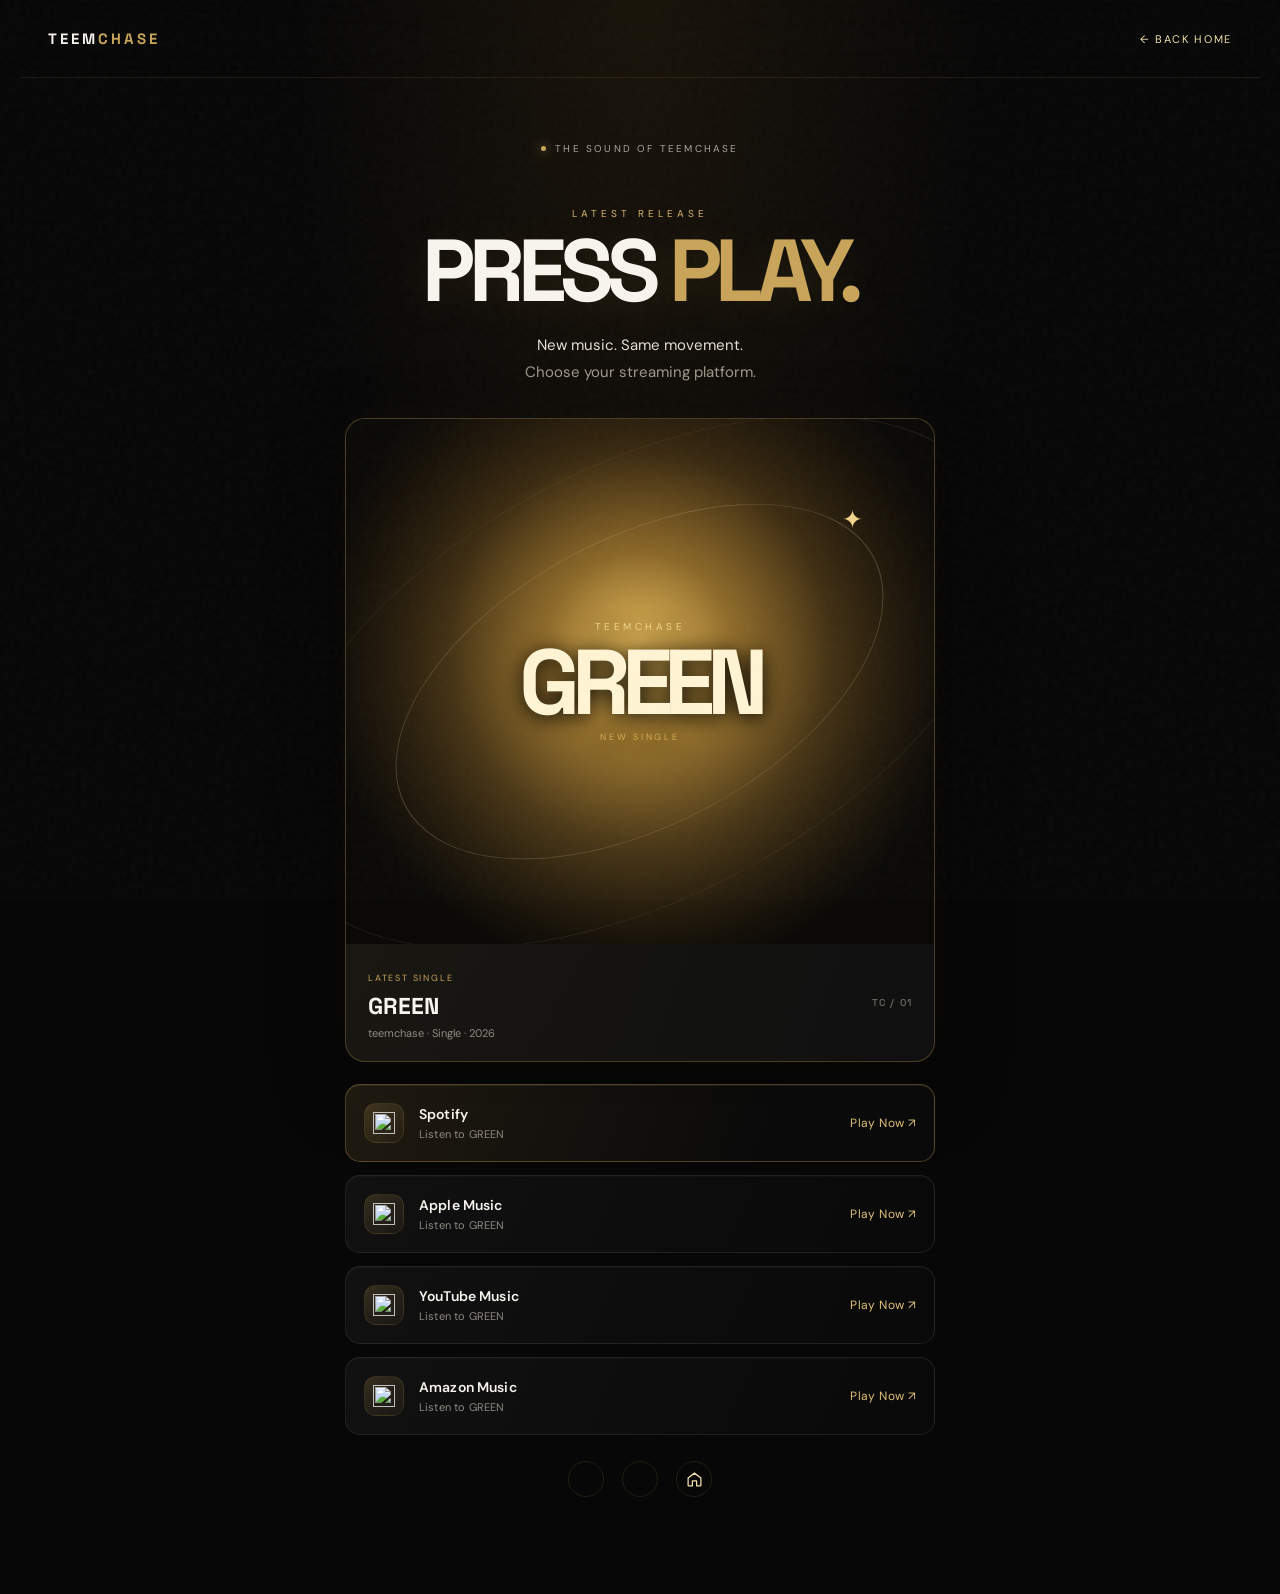
==== music.html @ 943c1cce "(fix): link streaming buttons directly to GREEN" ====
<!doctype html><html lang="en"><head><meta charset="utf-8"><meta name="viewport" content="width=device-width,initial-scale=1"><meta name="theme-color" content="#090909"><title>TEEMCHASE — Music</title><link href="https://fonts.googleapis.com/css2?family=DM+Sans:wght@400;500;600;700&family=Space+Grotesk:wght@500;600;700&display=swap" rel="stylesheet"><link rel="stylesheet" href="style.css"></head><body><div class="grain"></div><header class="topbar"><a class="wordmark" href="index.html">TEEM<span>CHASE</span></a><a class="nav-link" href="index.html">← BACK HOME</a></header><main class="home"><div class="eyebrow"><i></i> THE SOUND OF TEEMCHASE</div><section class="hero"><p class="kicker" style="margin-top:48px">LATEST RELEASE</p><h1>PRESS <span>PLAY.</span></h1><p class="intro">New music. Same movement.<br><span>Choose your streaming platform.</span></p><article class="release-card"><div class="release-art"><div class="art-glow"></div><div class="art-copy"><small>TEEMCHASE</small><strong>GREEN</strong><span>NEW SINGLE</span></div><span class="art-spark">✦</span></div><div class="release-meta"><div><span class="release-label">LATEST SINGLE</span><h2>GREEN</h2><p>teemchase · Single · 2026</p></div><span class="release-mark">TC / 01</span></div></article><div class="links"><a class="link-card featured" href="https://open.spotify.com/album/0HMJfQyySz7EmAgno10X7S?si=n3XALsSXQ4Wji1ABD5BMgQ&utm_source=copy-link" target="_blank" rel="noopener"><span class="link-icon"><img src="https://cdn.simpleicons.org/spotify/1ED760" alt="" aria-hidden="true" loading="lazy"></span><span><b>Spotify</b><small>Listen to GREEN</small></span><span class="arrow">Play Now ↗</span></a><a class="link-card" href="https://music.apple.com/us/album/green-single/6822505821" target="_blank" rel="noopener"><span class="link-icon"><img src="https://cdn.simpleicons.org/applemusic/FA243C" alt="" aria-hidden="true" loading="lazy"></span><span><b>Apple Music</b><small>Listen to GREEN</small></span><span class="arrow">Play Now ↗</span></a><a class="link-card" href="https://music.youtube.com/watch?v=-S4DPQQhYMU&si=ij7HHYH7W_gkALBH" target="_blank" rel="noopener"><span class="link-icon"><img src="https://cdn.simpleicons.org/youtubemusic/FF0033" alt="" aria-hidden="true" loading="lazy"></span><span><b>YouTube Music</b><small>Listen to GREEN</small></span><span class="arrow">Play Now ↗</span></a><a class="link-card" href="https://music.amazon.in/albums/B0HMY6B78Q?trackAsin=B0HMY7QYY8&do=play&ts=1792963595&ref=dm_sh_5bjs17IkxxmCmE7rgDKHFfMAD" target="_blank" rel="noopener"><span class="link-icon"><img src="https://cdn.simpleicons.org/amazonmusic/46C3D0" alt="" aria-hidden="true" loading="lazy"></span><span><b>Amazon Music</b><small>Listen to GREEN</small></span><span class="arrow">Play Now ↗</span></a></div><div class="social-row"><a href="https://www.instagram.com/teemchase/" aria-label="Instagram"><img src="https://cdn.simpleicons.org/instagram/E4405F" alt="" aria-hidden="true" loading="lazy"></a><a href="https://www.youtube.com/@teemchase" aria-label="YouTube"><img src="https://cdn.simpleicons.org/youtube/FF0033" alt="" aria-hidden="true" loading="lazy"></a><a href="index.html" aria-label="Home"><svg viewBox="0 0 24 24" aria-hidden="true"><path d="m3 10 9-7 9 7v10a1 1 0 0 1-1 1h-5v-7H9v7H4a1 1 0 0 1-1-1V10Z" fill="none" stroke="currentColor" stroke-width="1.8" stroke-linejoin="round"/></svg></a></div></section><footer><span>© TEEMCHASE</span><span>BUILT FOR THE NEXT CHAPTER <b>✦</b></span></footer></main><script src="reveal.js" defer></script></body></html>
---- style.css ----
:root{--gold:#d8ad52;--gold2:#f2d58d;--bg:#090909;--panel:#121212;--muted:#92908a;--line:rgba(216,173,82,.19)}*{box-sizing:border-box}html{scroll-behavior:smooth}body{margin:0;background:var(--bg);color:#f8f5ee;font-family:'DM Sans',sans-serif;min-height:100vh;overflow-x:hidden}.grain{position:fixed;inset:0;pointer-events:none;opacity:.045;z-index:3;background-image:url("data:image/svg+xml,%3Csvg viewBox='0 0 180 180' xmlns='http://www.w3.org/2000/svg'%3E%3Cfilter id='n'%3E%3CfeTurbulence type='fractalNoise' baseFrequency='.9' numOctaves='3' stitchTiles='stitch'/%3E%3C/filter%3E%3Crect width='100%25' height='100%25' filter='url(%23n)' opacity='.65'/%3E%3C/svg%3E")}.topbar{height:78px;max-width:1120px;margin:auto;padding:0 28px;display:flex;align-items:center;justify-content:space-between;border-bottom:1px solid rgba(255,255,255,.06)}.wordmark{font:700 15px 'Space Grotesk';letter-spacing:.14em;color:#f7f4ed;text-decoration:none}.wordmark span,h1 span{color:var(--gold)}.nav-link{color:var(--gold2);font-size:11px;letter-spacing:.15em;text-decoration:none}.nav-link span{margin-left:8px}.home{max-width:1120px;margin:auto;padding:40px 28px 22px}.eyebrow{display:flex;align-items:center;justify-content:center;gap:9px;font-size:10px;letter-spacing:.22em;color:#aaa69c}.eyebrow i{width:5px;height:5px;background:var(--gold);border-radius:50%;box-shadow:0 0 12px var(--gold)}.hero{max-width:520px;margin:32px auto 0;text-align:center}.portrait-wrap{position:relative;width:142px;height:142px;margin:0 auto 24px}.portrait-ring{position:absolute;inset:-7px;border:1px solid var(--gold);border-radius:50%;box-shadow:0 0 34px rgba(216,173,82,.13)}.portrait{width:100%;height:100%;object-fit:cover;border-radius:50%;border:3px solid #0c0c0c;background:radial-gradient(circle,#d6ae57,#20180b)}.portrait-star{position:absolute;right:-13px;bottom:6px;color:var(--gold2);font-size:24px;text-shadow:0 0 12px #a5792d}.kicker{color:var(--gold);font-size:10px;letter-spacing:.35em;margin:0 0 8px}h1{font:700 clamp(40px,8vw,66px)/.98 'Space Grotesk';letter-spacing:-.055em;margin:0}.intro{font-size:14px;line-height:1.8;color:#e5e0d6;margin:18px 0 28px}.intro span{color:var(--muted)}.links{display:grid;gap:10px}.link-card{display:flex;align-items:center;gap:15px;text-align:left;min-height:72px;padding:13px 17px;border:1px solid rgba(255,255,255,.075);border-radius:12px;background:linear-gradient(110deg,#151515,#101010);color:#f7f4ed;text-decoration:none;transition:transform .2s,border-color .2s,background .2s}.link-card:hover{transform:translateY(-2px);border-color:rgba(216,173,82,.55);background:#19160f}.link-card.featured{border-color:rgba(216,173,82,.42);background:linear-gradient(110deg,rgba(216,173,82,.12),#121212 72%)}.link-icon{width:38px;height:38px;display:grid;place-items:center;border-radius:9px;background:rgba(216,173,82,.11);color:var(--gold2);font-size:19px}.link-card b{display:block;font-size:13px;font-weight:600}.link-card small{display:block;color:#8f8b83;font-size:11px;margin-top:4px}.arrow{margin-left:auto;color:var(--gold);font-size:17px}.social-row{display:flex;justify-content:center;gap:18px;margin:26px 0 40px}.social-row a{color:#888;text-decoration:none;font-size:11px;letter-spacing:.1em}.social-row a:hover{color:var(--gold)}footer{display:flex;justify-content:space-between;border-top:1px solid rgba(255,255,255,.07);padding-top:20px;color:#68665f;font-size:9px;letter-spacing:.15em}footer b{color:var(--gold)}@media(min-width:760px){.home{padding-top:55px}.hero{margin-top:40px}.portrait-wrap{width:156px;height:156px}}@media(max-width:480px){.topbar{height:66px;padding:0 20px}.home{padding:30px 20px 18px}.hero{margin-top:26px}.portrait-wrap{width:126px;height:126px}footer{font-size:8px;letter-spacing:.08em}}
.release-card{margin:26px 0 22px;text-align:left;border:1px solid rgba(216,173,82,.28);border-radius:15px;overflow:hidden;background:linear-gradient(135deg,#17140e,#101010 70%);box-shadow:0 16px 50px rgba(0,0,0,.28)}.release-art{position:relative;aspect-ratio:1.55;display:flex;align-items:center;justify-content:center;overflow:hidden;background:radial-gradient(ellipse at 50% 46%,#b58b38 0%,#5b431a 25%,#19150d 58%,#090909 100%)}.release-art:before,.release-art:after{content:'';position:absolute;border:1px solid rgba(242,213,141,.2);border-radius:50%;width:74%;aspect-ratio:1;transform:rotate(-20deg) scaleY(.5)}.release-art:after{width:110%;border-color:rgba(242,213,141,.1)}.art-glow{position:absolute;width:45%;aspect-ratio:1;border-radius:50%;background:#e4b64e;filter:blur(65px);opacity:.3}.art-copy{position:relative;z-index:1;display:flex;flex-direction:column;align-items:center;gap:8px;text-shadow:0 3px 20px #000}.art-copy small{font-size:10px;letter-spacing:.35em;color:#f2d58d}.art-copy strong{font:700 clamp(40px,10vw,70px)/.9 'Space Grotesk';letter-spacing:-.07em;color:#fff4d4}.art-copy span{font-size:9px;letter-spacing:.3em;color:#d8ad52}.art-spark{position:absolute;right:12%;top:16%;font-size:25px;color:#f2d58d}.release-meta{display:flex;align-items:center;justify-content:space-between;padding:18px 19px}.release-label{font-size:9px;letter-spacing:.2em;color:var(--gold)}.release-meta h2{font:700 23px 'Space Grotesk';margin:5px 0}.release-meta p{font-size:11px;color:#8f8b83;margin:0}.release-mark{font:600 10px 'Space Grotesk';color:#68645b;letter-spacing:.12em}@media(min-width:760px){.release-card{margin-top:32px}}
/* Scroll-triggered reveals: progressive enhancement, with reduced-motion support. */
html{scroll-behavior:smooth;scroll-padding-top:24px}
.reveal-enabled .reveal{opacity:0;transform:translate3d(0,22px,0);transition:opacity .72s cubic-bezier(.2,.7,.2,1),transform .72s cubic-bezier(.2,.7,.2,1);transition-delay:var(--reveal-delay,0ms);will-change:opacity,transform}
.reveal-enabled .reveal.is-visible{opacity:1;transform:translate3d(0,0,0)}
@media(prefers-reduced-motion:reduce){html{scroll-behavior:auto}.reveal-enabled .reveal{opacity:1;transform:none;transition:none;will-change:auto}}

/* CINEMATIC GOLD ART DIRECTION */
:root{--gold:#c9a45a;--gold2:#f3dfad;--bg:#070707;--panel:#10100f;--muted:#a29b8c;--line:rgba(201,164,90,.22)}
body{background:radial-gradient(ellipse at 50% 0%,rgba(147,104,32,.13),transparent 38%),#070707}
.topbar{max-width:1240px;border-bottom-color:rgba(201,164,90,.12);backdrop-filter:blur(16px)}
.wordmark{letter-spacing:.2em}.wordmark span{color:#c9a45a}
.home{max-width:1240px}.hero{max-width:590px}
.hero h1{font-size:clamp(48px,10vw,88px);letter-spacing:-.075em;text-shadow:0 8px 40px rgba(201,164,90,.12)}
.portrait-wrap{width:158px;height:158px;margin-bottom:30px}
.portrait-ring{inset:-12px;border:1px solid rgba(243,223,173,.5);box-shadow:0 0 0 7px rgba(201,164,90,.035),0 0 65px rgba(201,164,90,.18);animation:ring-breathe 5s ease-in-out infinite}
.portrait{border:2px solid #17130b;box-shadow:0 12px 55px #000}
.portrait-star{font-size:27px;color:#f3dfad}
@keyframes ring-breathe{0%,100%{box-shadow:0 0 0 7px rgba(201,164,90,.035),0 0 45px rgba(201,164,90,.13)}50%{box-shadow:0 0 0 11px rgba(201,164,90,.055),0 0 70px rgba(201,164,90,.23)}}
.kicker{color:#d9b76e;letter-spacing:.4em}.intro{font-size:15px}
.links{gap:12px}
.link-card{position:relative;min-height:78px;padding:15px 18px;border-radius:15px;background:linear-gradient(115deg,rgba(255,255,255,.045),rgba(255,255,255,.012));border:1px solid rgba(255,255,255,.085);box-shadow:inset 0 1px rgba(255,255,255,.025);overflow:hidden;transition:transform .35s cubic-bezier(.2,.8,.2,1),border-color .35s,box-shadow .35s,background .35s}
.link-card:before{content:'';position:absolute;inset:0;transform:translateX(-110%);background:linear-gradient(105deg,transparent,rgba(243,223,173,.075),transparent);transition:transform .65s}
.link-card:hover{transform:translateY(-4px) scale(1.006);border-color:rgba(201,164,90,.5);box-shadow:0 12px 35px rgba(0,0,0,.35),0 0 25px rgba(201,164,90,.055);background:linear-gradient(115deg,rgba(201,164,90,.09),rgba(255,255,255,.018))}
.link-card:hover:before{transform:translateX(110%)}
.link-card.featured{border-color:rgba(201,164,90,.35);background:linear-gradient(110deg,rgba(201,164,90,.13),rgba(255,255,255,.018) 72%);box-shadow:inset 0 1px rgba(243,223,173,.08)}
.link-icon{flex:0 0 40px;width:40px;height:40px;border-radius:12px;color:#f3dfad;background:linear-gradient(145deg,rgba(201,164,90,.2),rgba(201,164,90,.045));border:1px solid rgba(201,164,90,.12)}
.link-card b{font-size:14px;letter-spacing:.01em}.link-card small{font-size:11px;letter-spacing:.015em}
.arrow{font-size:12px;letter-spacing:.03em;color:#e1c17a;white-space:nowrap}
.social-row a{display:grid;place-items:center;width:36px;height:36px;border:1px solid rgba(201,164,90,.15);border-radius:50%;color:#c5b99d;transition:all .25s}
.social-row a:hover{border-color:#c9a45a;color:#f3dfad;transform:translateY(-3px);box-shadow:0 5px 20px rgba(201,164,90,.12)}
footer{border-top-color:rgba(201,164,90,.12);padding-top:22px}
.release-card{border-radius:20px;border-color:rgba(201,164,90,.3);box-shadow:0 24px 75px rgba(0,0,0,.45),0 0 35px rgba(201,164,90,.045);transition:transform .45s,border-color .45s}
.release-card:hover{transform:translateY(-3px);border-color:rgba(243,223,173,.48)}
.release-art{aspect-ratio:1.12;background:radial-gradient(ellipse at 50% 43%,#d4ad58 0%,#72521e 22%,#30220e 46%,#0a0907 78%)}
.release-art:before,.release-art:after{width:90%;border-color:rgba(243,223,173,.22);transform:rotate(-28deg) scaleY(.54)}
.release-art:after{width:135%;border-color:rgba(243,223,173,.1)}
.art-glow{width:55%;filter:blur(80px);opacity:.4}
.art-copy strong{font-size:clamp(52px,13vw,92px);letter-spacing:-.09em}
.release-meta{padding:21px 22px;background:linear-gradient(110deg,rgba(201,164,90,.04),transparent)}
@media(min-width:760px){.home{padding-top:64px}.hero{margin-top:52px}.portrait-wrap{width:170px;height:170px}.links{gap:13px}}
@media(max-width:480px){.home{padding:28px 18px 18px}.portrait-wrap{width:132px;height:132px}.link-card{min-height:74px;padding:13px 14px}.hero h1{font-size:clamp(45px,12vw,65px)}footer{gap:12px}}
@media(prefers-reduced-motion:reduce){.portrait-ring{animation:none}.link-card,.social-row a,.release-card{transition:none}}


/* Recognisable brand marks and matching utility icons */
.link-icon img,.link-icon svg{display:block;width:22px;height:22px;object-fit:contain;flex:0 0 22px}
.link-icon svg{color:var(--gold2)}
.social-row img,.social-row svg{display:block;width:17px;height:17px;object-fit:contain}
.social-row svg{color:var(--gold2)}
.social-row a{overflow:hidden}
@media(prefers-reduced-motion:reduce){.social-row a{transform:none}}
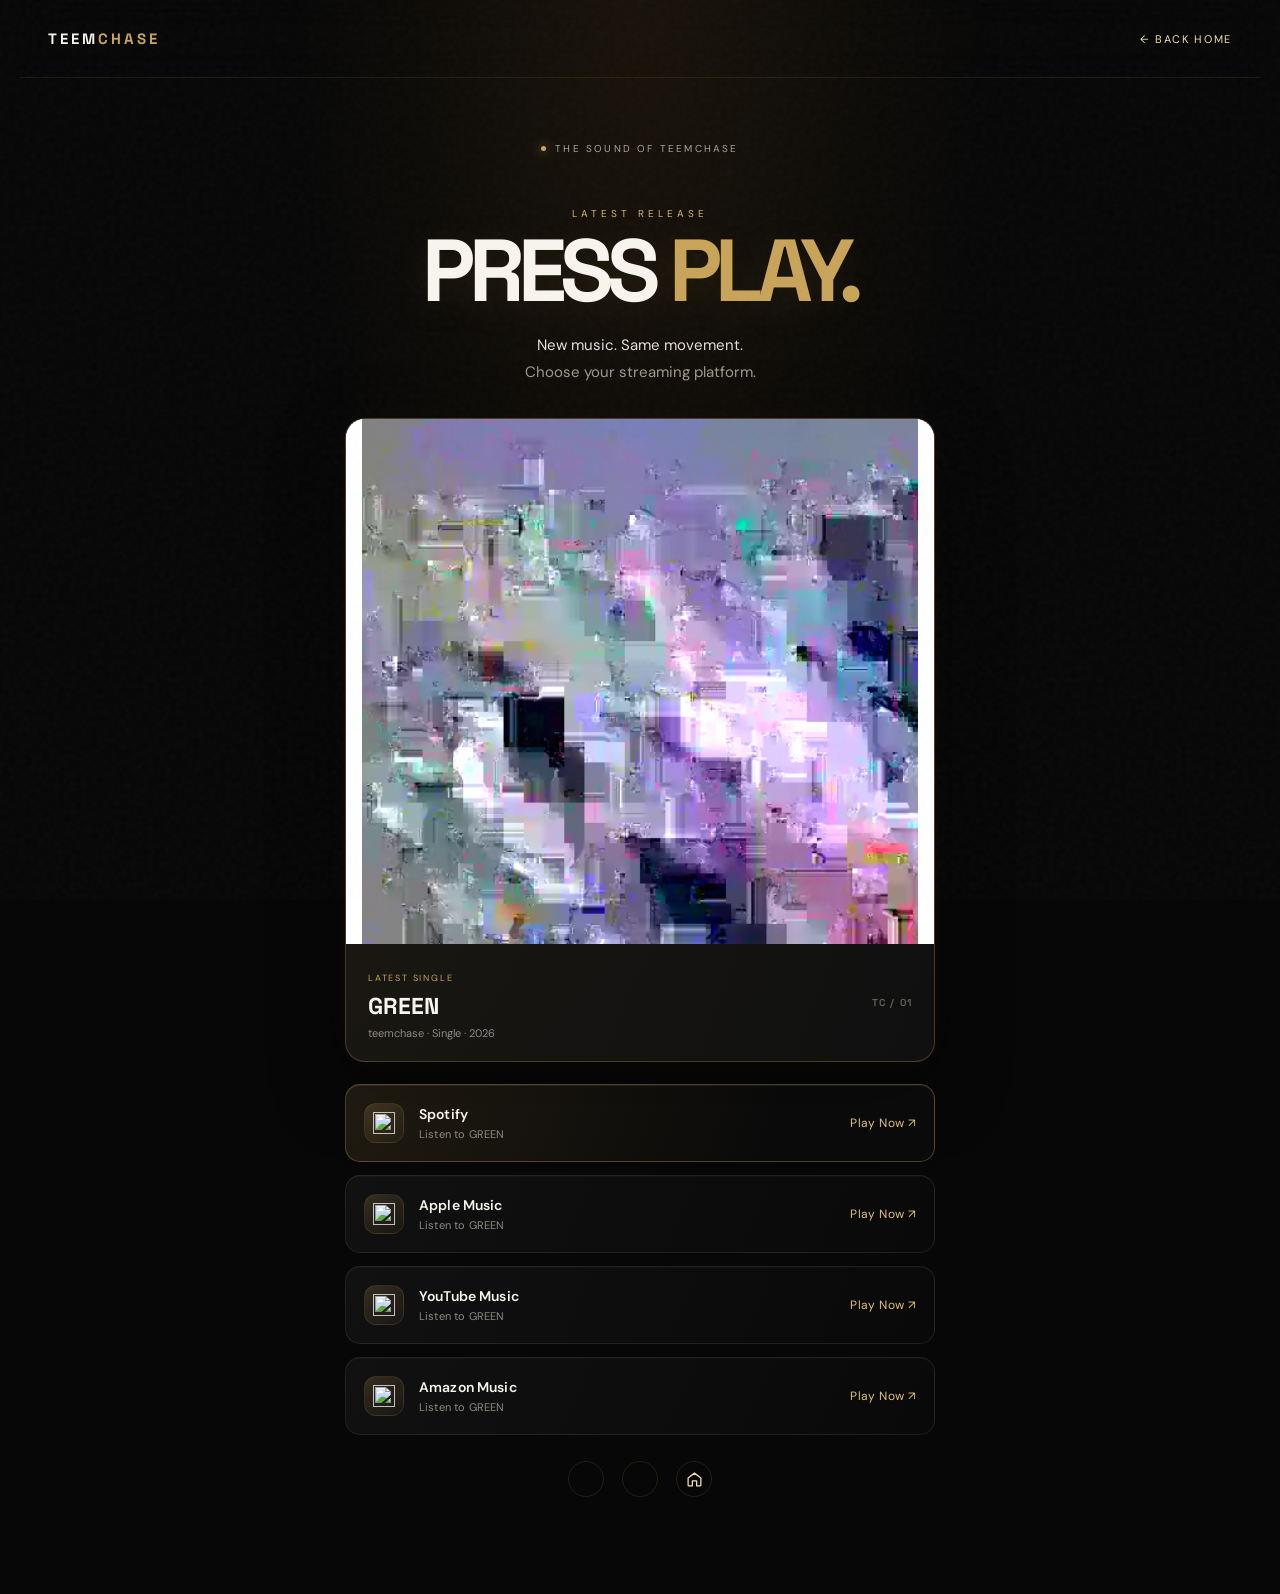
==== commit 9b32f06b: "(feat): add official GREEN single cover artwork" ====
--- a/music.html
+++ b/music.html
@@ -1 +1 @@
-<!doctype html><html lang="en"><head><meta charset="utf-8"><meta name="viewport" content="width=device-width,initial-scale=1"><meta name="theme-color" content="#090909"><title>TEEMCHASE — Music</title><link href="https://fonts.googleapis.com/css2?family=DM+Sans:wght@400;500;600;700&family=Space+Grotesk:wght@500;600;700&display=swap" rel="stylesheet"><link rel="stylesheet" href="style.css"></head><body><div class="grain"></div><header class="topbar"><a class="wordmark" href="index.html">TEEM<span>CHASE</span></a><a class="nav-link" href="index.html">← BACK HOME</a></header><main class="home"><div class="eyebrow"><i></i> THE SOUND OF TEEMCHASE</div><section class="hero"><p class="kicker" style="margin-top:48px">LATEST RELEASE</p><h1>PRESS <span>PLAY.</span></h1><p class="intro">New music. Same movement.<br><span>Choose your streaming platform.</span></p><article class="release-card"><div class="release-art"><div class="art-glow"></div><div class="art-copy"><small>TEEMCHASE</small><strong>GREEN</strong><span>NEW SINGLE</span></div><span class="art-spark">✦</span></div><div class="release-meta"><div><span class="release-label">LATEST SINGLE</span><h2>GREEN</h2><p>teemchase · Single · 2026</p></div><span class="release-mark">TC / 01</span></div></article><div class="links"><a class="link-card featured" href="https://open.spotify.com/album/0HMJfQyySz7EmAgno10X7S?si=n3XALsSXQ4Wji1ABD5BMgQ&utm_source=copy-link" target="_blank" rel="noopener"><span class="link-icon"><img src="https://cdn.simpleicons.org/spotify/1ED760" alt="" aria-hidden="true" loading="lazy"></span><span><b>Spotify</b><small>Listen to GREEN</small></span><span class="arrow">Play Now ↗</span></a><a class="link-card" href="https://music.apple.com/us/album/green-single/6822505821" target="_blank" rel="noopener"><span class="link-icon"><img src="https://cdn.simpleicons.org/applemusic/FA243C" alt="" aria-hidden="true" loading="lazy"></span><span><b>Apple Music</b><small>Listen to GREEN</small></span><span class="arrow">Play Now ↗</span></a><a class="link-card" href="https://music.youtube.com/watch?v=-S4DPQQhYMU&si=ij7HHYH7W_gkALBH" target="_blank" rel="noopener"><span class="link-icon"><img src="https://cdn.simpleicons.org/youtubemusic/FF0033" alt="" aria-hidden="true" loading="lazy"></span><span><b>YouTube Music</b><small>Listen to GREEN</small></span><span class="arrow">Play Now ↗</span></a><a class="link-card" href="https://music.amazon.in/albums/B0HMY6B78Q?trackAsin=B0HMY7QYY8&do=play&ts=1792963595&ref=dm_sh_5bjs17IkxxmCmE7rgDKHFfMAD" target="_blank" rel="noopener"><span class="link-icon"><img src="https://cdn.simpleicons.org/amazonmusic/46C3D0" alt="" aria-hidden="true" loading="lazy"></span><span><b>Amazon Music</b><small>Listen to GREEN</small></span><span class="arrow">Play Now ↗</span></a></div><div class="social-row"><a href="https://www.instagram.com/teemchase/" aria-label="Instagram"><img src="https://cdn.simpleicons.org/instagram/E4405F" alt="" aria-hidden="true" loading="lazy"></a><a href="https://www.youtube.com/@teemchase" aria-label="YouTube"><img src="https://cdn.simpleicons.org/youtube/FF0033" alt="" aria-hidden="true" loading="lazy"></a><a href="index.html" aria-label="Home"><svg viewBox="0 0 24 24" aria-hidden="true"><path d="m3 10 9-7 9 7v10a1 1 0 0 1-1 1h-5v-7H9v7H4a1 1 0 0 1-1-1V10Z" fill="none" stroke="currentColor" stroke-width="1.8" stroke-linejoin="round"/></svg></a></div></section><footer><span>© TEEMCHASE</span><span>BUILT FOR THE NEXT CHAPTER <b>✦</b></span></footer></main><script src="reveal.js" defer></script></body></html>+<!doctype html><html lang="en"><head><meta charset="utf-8"><meta name="viewport" content="width=device-width,initial-scale=1"><meta name="theme-color" content="#090909"><title>TEEMCHASE — Music</title><link href="https://fonts.googleapis.com/css2?family=DM+Sans:wght@400;500;600;700&family=Space+Grotesk:wght@500;600;700&display=swap" rel="stylesheet"><link rel="stylesheet" href="style.css"></head><body><div class="grain"></div><header class="topbar"><a class="wordmark" href="index.html">TEEM<span>CHASE</span></a><a class="nav-link" href="index.html">← BACK HOME</a></header><main class="home"><div class="eyebrow"><i></i> THE SOUND OF TEEMCHASE</div><section class="hero"><p class="kicker" style="margin-top:48px">LATEST RELEASE</p><h1>PRESS <span>PLAY.</span></h1><p class="intro">New music. Same movement.<br><span>Choose your streaming platform.</span></p><article class="release-card"><div class="release-art"><img class="release-cover" src="assets/green-cover.webp" alt="TeemChase — GREEN single cover art" fetchpriority="high"></div><div class="release-meta"><div><span class="release-label">LATEST SINGLE</span><h2>GREEN</h2><p>teemchase · Single · 2026</p></div><span class="release-mark">TC / 01</span></div></article><div class="links"><a class="link-card featured" href="https://open.spotify.com/album/0HMJfQyySz7EmAgno10X7S?si=n3XALsSXQ4Wji1ABD5BMgQ&utm_source=copy-link" target="_blank" rel="noopener"><span class="link-icon"><img src="https://cdn.simpleicons.org/spotify/1ED760" alt="" aria-hidden="true" loading="lazy"></span><span><b>Spotify</b><small>Listen to GREEN</small></span><span class="arrow">Play Now ↗</span></a><a class="link-card" href="https://music.apple.com/us/album/green-single/6822505821" target="_blank" rel="noopener"><span class="link-icon"><img src="https://cdn.simpleicons.org/applemusic/FA243C" alt="" aria-hidden="true" loading="lazy"></span><span><b>Apple Music</b><small>Listen to GREEN</small></span><span class="arrow">Play Now ↗</span></a><a class="link-card" href="https://music.youtube.com/watch?v=-S4DPQQhYMU&si=ij7HHYH7W_gkALBH" target="_blank" rel="noopener"><span class="link-icon"><img src="https://cdn.simpleicons.org/youtubemusic/FF0033" alt="" aria-hidden="true" loading="lazy"></span><span><b>YouTube Music</b><small>Listen to GREEN</small></span><span class="arrow">Play Now ↗</span></a><a class="link-card" href="https://music.amazon.in/albums/B0HMY6B78Q?trackAsin=B0HMY7QYY8&do=play&ts=1792963595&ref=dm_sh_5bjs17IkxxmCmE7rgDKHFfMAD" target="_blank" rel="noopener"><span class="link-icon"><img src="https://cdn.simpleicons.org/amazonmusic/46C3D0" alt="" aria-hidden="true" loading="lazy"></span><span><b>Amazon Music</b><small>Listen to GREEN</small></span><span class="arrow">Play Now ↗</span></a></div><div class="social-row"><a href="https://www.instagram.com/teemchase/" aria-label="Instagram"><img src="https://cdn.simpleicons.org/instagram/E4405F" alt="" aria-hidden="true" loading="lazy"></a><a href="https://www.youtube.com/@teemchase" aria-label="YouTube"><img src="https://cdn.simpleicons.org/youtube/FF0033" alt="" aria-hidden="true" loading="lazy"></a><a href="index.html" aria-label="Home"><svg viewBox="0 0 24 24" aria-hidden="true"><path d="m3 10 9-7 9 7v10a1 1 0 0 1-1 1h-5v-7H9v7H4a1 1 0 0 1-1-1V10Z" fill="none" stroke="currentColor" stroke-width="1.8" stroke-linejoin="round"/></svg></a></div></section><footer><span>© TEEMCHASE</span><span>BUILT FOR THE NEXT CHAPTER <b>✦</b></span></footer></main><script src="reveal.js" defer></script></body></html>
--- a/style.css
+++ b/style.css
@@ -51,3 +51,10 @@
 .social-row svg{color:var(--gold2)}
 .social-row a{overflow:hidden}
 @media(prefers-reduced-motion:reduce){.social-row a{transform:none}}
+
+
+/* Use the official GREEN single artwork in the release card */
+.release-art{position:relative;aspect-ratio:1.12;background:#fff;isolation:isolate}
+.release-art:before,.release-art:after{display:none}
+.release-art .art-glow,.release-art .art-copy,.release-art .art-spark{display:none}
+.release-cover{position:absolute;inset:0;display:block;width:100%;height:100%;object-fit:contain;object-position:center;background:#fff}
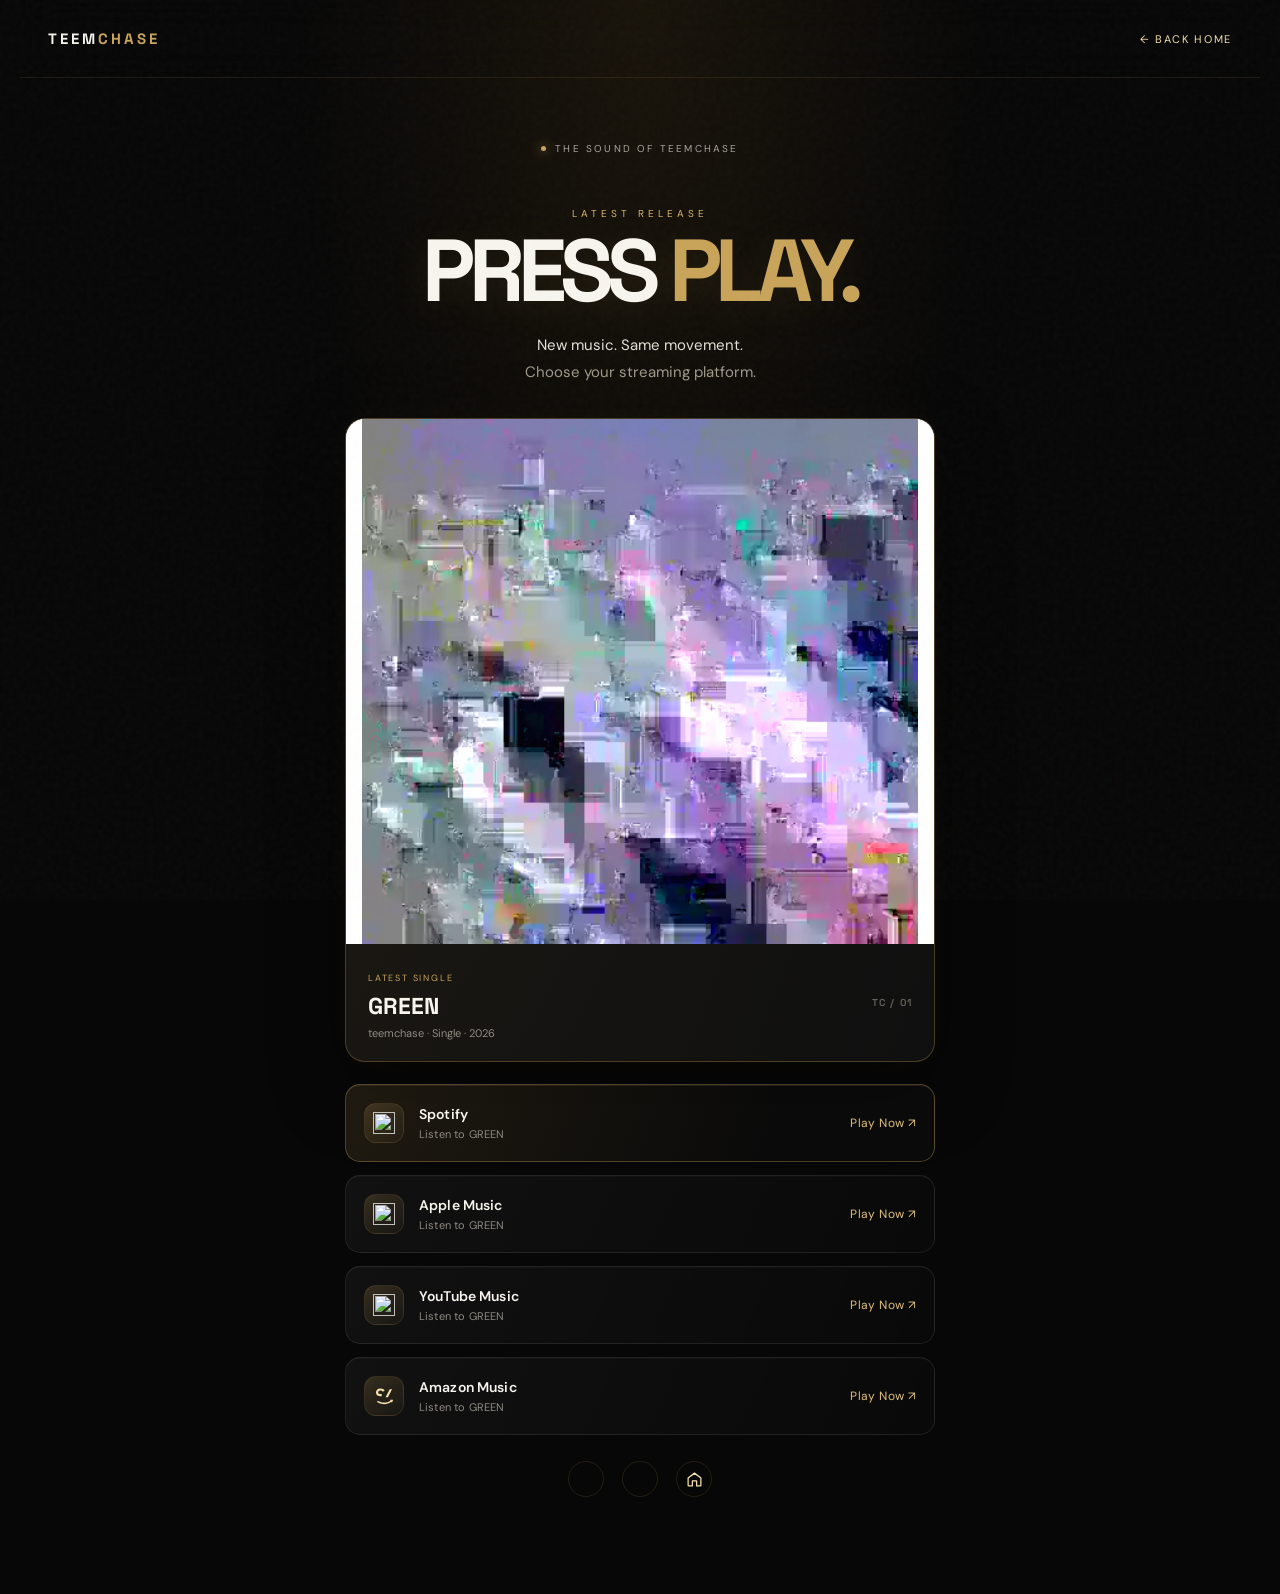
==== commit 12e28706: "(fix): repair Amazon Music mark and portrait loading" ====
--- a/music.html
+++ b/music.html
@@ -1 +1 @@
-<!doctype html><html lang="en"><head><meta charset="utf-8"><meta name="viewport" content="width=device-width,initial-scale=1"><meta name="theme-color" content="#090909"><title>TEEMCHASE — Music</title><link href="https://fonts.googleapis.com/css2?family=DM+Sans:wght@400;500;600;700&family=Space+Grotesk:wght@500;600;700&display=swap" rel="stylesheet"><link rel="stylesheet" href="style.css"></head><body><div class="grain"></div><header class="topbar"><a class="wordmark" href="index.html">TEEM<span>CHASE</span></a><a class="nav-link" href="index.html">← BACK HOME</a></header><main class="home"><div class="eyebrow"><i></i> THE SOUND OF TEEMCHASE</div><section class="hero"><p class="kicker" style="margin-top:48px">LATEST RELEASE</p><h1>PRESS <span>PLAY.</span></h1><p class="intro">New music. Same movement.<br><span>Choose your streaming platform.</span></p><article class="release-card"><div class="release-art"><img class="release-cover" src="assets/green-cover.webp" alt="TeemChase — GREEN single cover art" fetchpriority="high"></div><div class="release-meta"><div><span class="release-label">LATEST SINGLE</span><h2>GREEN</h2><p>teemchase · Single · 2026</p></div><span class="release-mark">TC / 01</span></div></article><div class="links"><a class="link-card featured" href="https://open.spotify.com/album/0HMJfQyySz7EmAgno10X7S?si=n3XALsSXQ4Wji1ABD5BMgQ&utm_source=copy-link" target="_blank" rel="noopener"><span class="link-icon"><img src="https://cdn.simpleicons.org/spotify/1ED760" alt="" aria-hidden="true" loading="lazy"></span><span><b>Spotify</b><small>Listen to GREEN</small></span><span class="arrow">Play Now ↗</span></a><a class="link-card" href="https://music.apple.com/us/album/green-single/6822505821" target="_blank" rel="noopener"><span class="link-icon"><img src="https://cdn.simpleicons.org/applemusic/FA243C" alt="" aria-hidden="true" loading="lazy"></span><span><b>Apple Music</b><small>Listen to GREEN</small></span><span class="arrow">Play Now ↗</span></a><a class="link-card" href="https://music.youtube.com/watch?v=-S4DPQQhYMU&si=ij7HHYH7W_gkALBH" target="_blank" rel="noopener"><span class="link-icon"><img src="https://cdn.simpleicons.org/youtubemusic/FF0033" alt="" aria-hidden="true" loading="lazy"></span><span><b>YouTube Music</b><small>Listen to GREEN</small></span><span class="arrow">Play Now ↗</span></a><a class="link-card" href="https://music.amazon.in/albums/B0HMY6B78Q?trackAsin=B0HMY7QYY8&do=play&ts=1792963595&ref=dm_sh_5bjs17IkxxmCmE7rgDKHFfMAD" target="_blank" rel="noopener"><span class="link-icon"><img src="https://cdn.simpleicons.org/amazonmusic/46C3D0" alt="" aria-hidden="true" loading="lazy"></span><span><b>Amazon Music</b><small>Listen to GREEN</small></span><span class="arrow">Play Now ↗</span></a></div><div class="social-row"><a href="https://www.instagram.com/teemchase/" aria-label="Instagram"><img src="https://cdn.simpleicons.org/instagram/E4405F" alt="" aria-hidden="true" loading="lazy"></a><a href="https://www.youtube.com/@teemchase" aria-label="YouTube"><img src="https://cdn.simpleicons.org/youtube/FF0033" alt="" aria-hidden="true" loading="lazy"></a><a href="index.html" aria-label="Home"><svg viewBox="0 0 24 24" aria-hidden="true"><path d="m3 10 9-7 9 7v10a1 1 0 0 1-1 1h-5v-7H9v7H4a1 1 0 0 1-1-1V10Z" fill="none" stroke="currentColor" stroke-width="1.8" stroke-linejoin="round"/></svg></a></div></section><footer><span>© TEEMCHASE</span><span>BUILT FOR THE NEXT CHAPTER <b>✦</b></span></footer></main><script src="reveal.js" defer></script></body></html>+<!doctype html><html lang="en"><head><meta charset="utf-8"><meta name="viewport" content="width=device-width,initial-scale=1"><meta name="theme-color" content="#090909"><title>TEEMCHASE — Music</title><link href="https://fonts.googleapis.com/css2?family=DM+Sans:wght@400;500;600;700&family=Space+Grotesk:wght@500;600;700&display=swap" rel="stylesheet"><link rel="stylesheet" href="style.css"></head><body><div class="grain"></div><header class="topbar"><a class="wordmark" href="index.html">TEEM<span>CHASE</span></a><a class="nav-link" href="index.html">← BACK HOME</a></header><main class="home"><div class="eyebrow"><i></i> THE SOUND OF TEEMCHASE</div><section class="hero"><p class="kicker" style="margin-top:48px">LATEST RELEASE</p><h1>PRESS <span>PLAY.</span></h1><p class="intro">New music. Same movement.<br><span>Choose your streaming platform.</span></p><article class="release-card"><div class="release-art"><img class="release-cover" src="assets/green-cover.webp" alt="TeemChase — GREEN single cover art" fetchpriority="high"></div><div class="release-meta"><div><span class="release-label">LATEST SINGLE</span><h2>GREEN</h2><p>teemchase · Single · 2026</p></div><span class="release-mark">TC / 01</span></div></article><div class="links"><a class="link-card featured" href="https://open.spotify.com/album/0HMJfQyySz7EmAgno10X7S?si=n3XALsSXQ4Wji1ABD5BMgQ&utm_source=copy-link" target="_blank" rel="noopener"><span class="link-icon"><img src="https://cdn.simpleicons.org/spotify/1ED760" alt="" aria-hidden="true" loading="lazy"></span><span><b>Spotify</b><small>Listen to GREEN</small></span><span class="arrow">Play Now ↗</span></a><a class="link-card" href="https://music.apple.com/us/album/green-single/6822505821" target="_blank" rel="noopener"><span class="link-icon"><img src="https://cdn.simpleicons.org/applemusic/FA243C" alt="" aria-hidden="true" loading="lazy"></span><span><b>Apple Music</b><small>Listen to GREEN</small></span><span class="arrow">Play Now ↗</span></a><a class="link-card" href="https://music.youtube.com/watch?v=-S4DPQQhYMU&si=ij7HHYH7W_gkALBH" target="_blank" rel="noopener"><span class="link-icon"><img src="https://cdn.simpleicons.org/youtubemusic/FF0033" alt="" aria-hidden="true" loading="lazy"></span><span><b>YouTube Music</b><small>Listen to GREEN</small></span><span class="arrow">Play Now ↗</span></a><a class="link-card" href="https://music.amazon.in/albums/B0HMY6B78Q?trackAsin=B0HMY7QYY8&do=play&ts=1792963595&ref=dm_sh_5bjs17IkxxmCmE7rgDKHFfMAD" target="_blank" rel="noopener"><span class="link-icon"><svg viewBox="0 0 24 24" aria-hidden="true" xmlns="http://www.w3.org/2000/svg"><path fill="currentColor" d="M3.2 8.1c0-2.6 2.1-4.4 5.1-4.4 2.1 0 3.7.8 4.5 2.3l-2.2 1.4c-.5-.9-1.3-1.4-2.4-1.4-1.5 0-2.5.8-2.5 2.1 0 1.2.9 1.8 2.4 1.8h1.4v2.4H8.1c-3 0-4.9-1.6-4.9-4.2Zm10.5 5.3 4.5-8.8h2.6l-4.5 8.8h-2.6Z"/><path fill="currentColor" d="M5 17.2c4.3 2.6 9.8 2.6 14.2-.1l.9 1.3c-4.5 3.5-11.2 3.3-15.6.2l.5-1.4Z"/><path fill="currentColor" d="M18.3 16.1 22 16l-1.3 3.4-2.4-3.3Z"/></svg></span><span><b>Amazon Music</b><small>Listen to GREEN</small></span><span class="arrow">Play Now ↗</span></a></div><div class="social-row"><a href="https://www.instagram.com/teemchase/" aria-label="Instagram"><img src="https://cdn.simpleicons.org/instagram/E4405F" alt="" aria-hidden="true" loading="lazy"></a><a href="https://www.youtube.com/@teemchase" aria-label="YouTube"><img src="https://cdn.simpleicons.org/youtube/FF0033" alt="" aria-hidden="true" loading="lazy"></a><a href="index.html" aria-label="Home"><svg viewBox="0 0 24 24" aria-hidden="true"><path d="m3 10 9-7 9 7v10a1 1 0 0 1-1 1h-5v-7H9v7H4a1 1 0 0 1-1-1V10Z" fill="none" stroke="currentColor" stroke-width="1.8" stroke-linejoin="round"/></svg></a></div></section><footer><span>© TEEMCHASE</span><span>BUILT FOR THE NEXT CHAPTER <b>✦</b></span></footer></main><script src="reveal.js" defer></script></body></html>
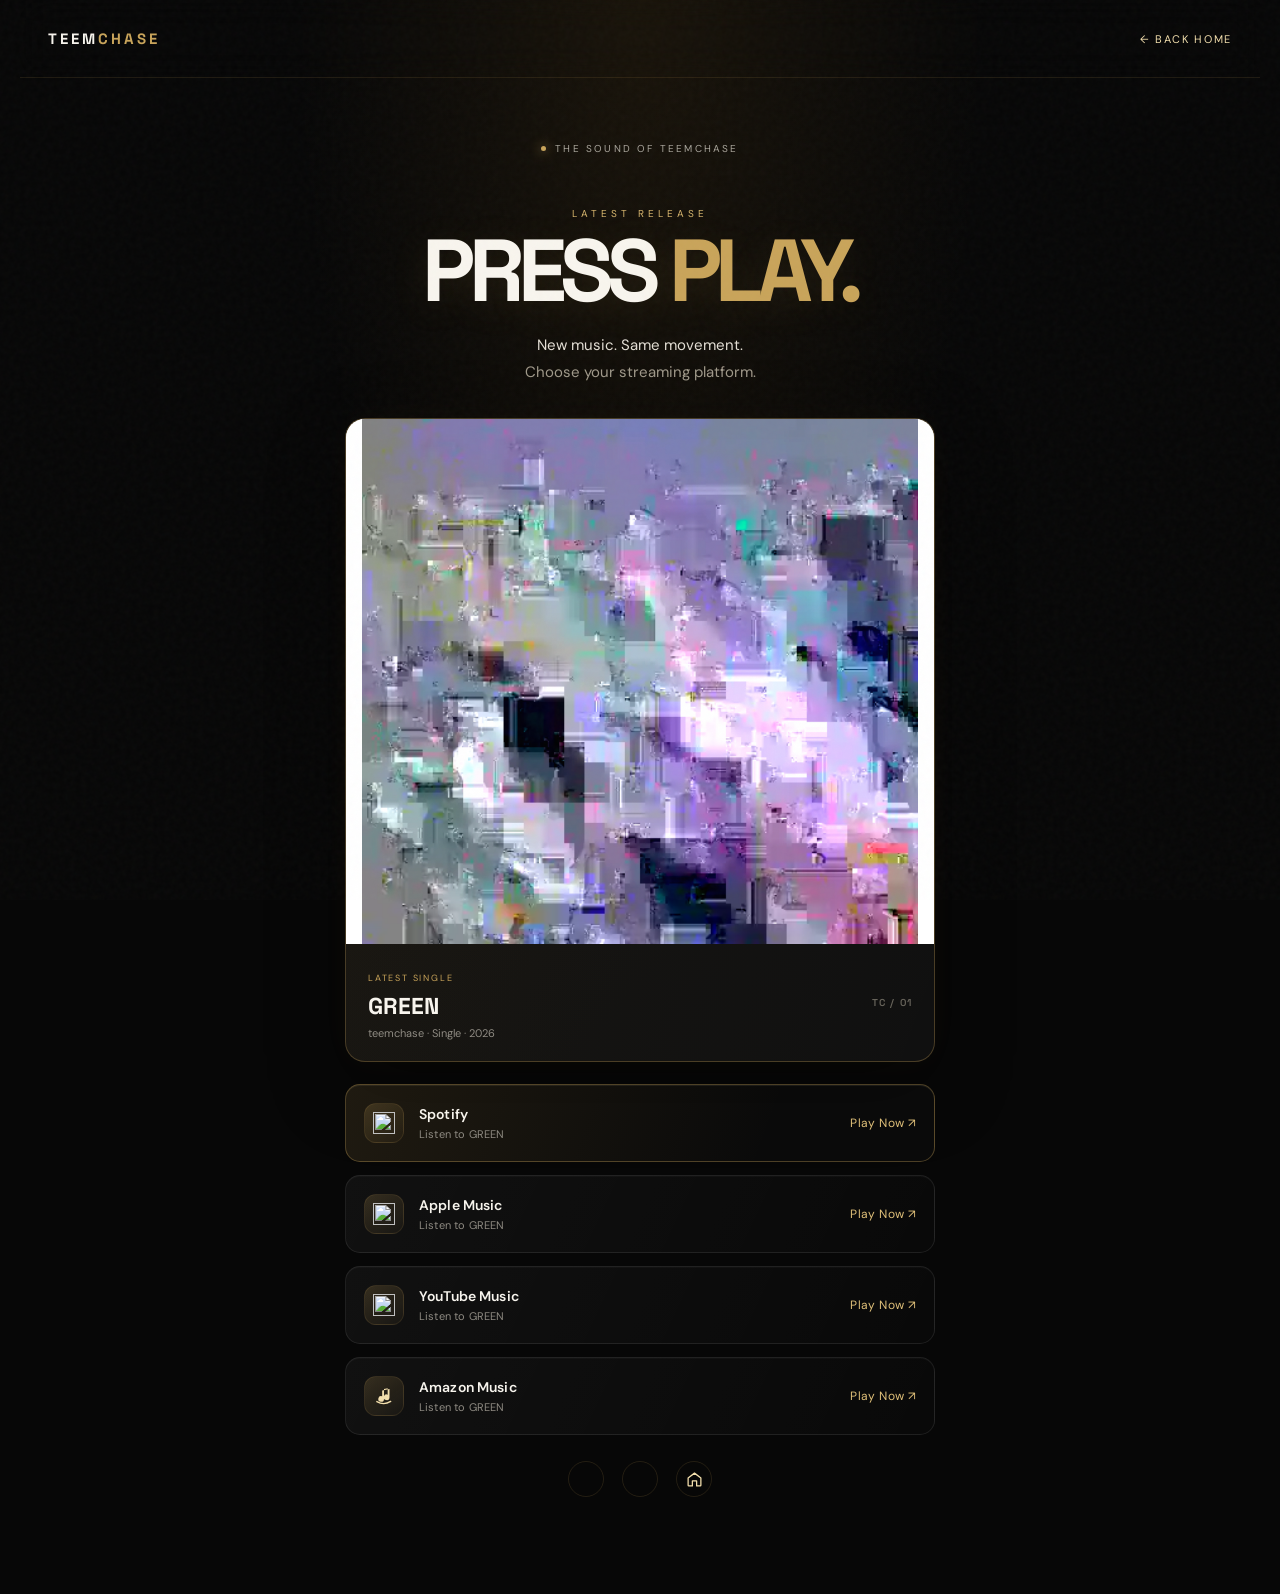
==== commit adca3f0a: "(fix): harden portrait loading and correct Amazon Music icon" ====
--- a/music.html
+++ b/music.html
@@ -1 +1 @@
-<!doctype html><html lang="en"><head><meta charset="utf-8"><meta name="viewport" content="width=device-width,initial-scale=1"><meta name="theme-color" content="#090909"><title>TEEMCHASE — Music</title><link href="https://fonts.googleapis.com/css2?family=DM+Sans:wght@400;500;600;700&family=Space+Grotesk:wght@500;600;700&display=swap" rel="stylesheet"><link rel="stylesheet" href="style.css"></head><body><div class="grain"></div><header class="topbar"><a class="wordmark" href="index.html">TEEM<span>CHASE</span></a><a class="nav-link" href="index.html">← BACK HOME</a></header><main class="home"><div class="eyebrow"><i></i> THE SOUND OF TEEMCHASE</div><section class="hero"><p class="kicker" style="margin-top:48px">LATEST RELEASE</p><h1>PRESS <span>PLAY.</span></h1><p class="intro">New music. Same movement.<br><span>Choose your streaming platform.</span></p><article class="release-card"><div class="release-art"><img class="release-cover" src="assets/green-cover.webp" alt="TeemChase — GREEN single cover art" fetchpriority="high"></div><div class="release-meta"><div><span class="release-label">LATEST SINGLE</span><h2>GREEN</h2><p>teemchase · Single · 2026</p></div><span class="release-mark">TC / 01</span></div></article><div class="links"><a class="link-card featured" href="https://open.spotify.com/album/0HMJfQyySz7EmAgno10X7S?si=n3XALsSXQ4Wji1ABD5BMgQ&utm_source=copy-link" target="_blank" rel="noopener"><span class="link-icon"><img src="https://cdn.simpleicons.org/spotify/1ED760" alt="" aria-hidden="true" loading="lazy"></span><span><b>Spotify</b><small>Listen to GREEN</small></span><span class="arrow">Play Now ↗</span></a><a class="link-card" href="https://music.apple.com/us/album/green-single/6822505821" target="_blank" rel="noopener"><span class="link-icon"><img src="https://cdn.simpleicons.org/applemusic/FA243C" alt="" aria-hidden="true" loading="lazy"></span><span><b>Apple Music</b><small>Listen to GREEN</small></span><span class="arrow">Play Now ↗</span></a><a class="link-card" href="https://music.youtube.com/watch?v=-S4DPQQhYMU&si=ij7HHYH7W_gkALBH" target="_blank" rel="noopener"><span class="link-icon"><img src="https://cdn.simpleicons.org/youtubemusic/FF0033" alt="" aria-hidden="true" loading="lazy"></span><span><b>YouTube Music</b><small>Listen to GREEN</small></span><span class="arrow">Play Now ↗</span></a><a class="link-card" href="https://music.amazon.in/albums/B0HMY6B78Q?trackAsin=B0HMY7QYY8&do=play&ts=1792963595&ref=dm_sh_5bjs17IkxxmCmE7rgDKHFfMAD" target="_blank" rel="noopener"><span class="link-icon"><svg viewBox="0 0 24 24" aria-hidden="true" xmlns="http://www.w3.org/2000/svg"><path fill="currentColor" d="M3.2 8.1c0-2.6 2.1-4.4 5.1-4.4 2.1 0 3.7.8 4.5 2.3l-2.2 1.4c-.5-.9-1.3-1.4-2.4-1.4-1.5 0-2.5.8-2.5 2.1 0 1.2.9 1.8 2.4 1.8h1.4v2.4H8.1c-3 0-4.9-1.6-4.9-4.2Zm10.5 5.3 4.5-8.8h2.6l-4.5 8.8h-2.6Z"/><path fill="currentColor" d="M5 17.2c4.3 2.6 9.8 2.6 14.2-.1l.9 1.3c-4.5 3.5-11.2 3.3-15.6.2l.5-1.4Z"/><path fill="currentColor" d="M18.3 16.1 22 16l-1.3 3.4-2.4-3.3Z"/></svg></span><span><b>Amazon Music</b><small>Listen to GREEN</small></span><span class="arrow">Play Now ↗</span></a></div><div class="social-row"><a href="https://www.instagram.com/teemchase/" aria-label="Instagram"><img src="https://cdn.simpleicons.org/instagram/E4405F" alt="" aria-hidden="true" loading="lazy"></a><a href="https://www.youtube.com/@teemchase" aria-label="YouTube"><img src="https://cdn.simpleicons.org/youtube/FF0033" alt="" aria-hidden="true" loading="lazy"></a><a href="index.html" aria-label="Home"><svg viewBox="0 0 24 24" aria-hidden="true"><path d="m3 10 9-7 9 7v10a1 1 0 0 1-1 1h-5v-7H9v7H4a1 1 0 0 1-1-1V10Z" fill="none" stroke="currentColor" stroke-width="1.8" stroke-linejoin="round"/></svg></a></div></section><footer><span>© TEEMCHASE</span><span>BUILT FOR THE NEXT CHAPTER <b>✦</b></span></footer></main><script src="reveal.js" defer></script></body></html>+<!doctype html><html lang="en"><head><meta charset="utf-8"><meta name="viewport" content="width=device-width,initial-scale=1"><meta name="theme-color" content="#090909"><title>TEEMCHASE — Music</title><link href="https://fonts.googleapis.com/css2?family=DM+Sans:wght@400;500;600;700&family=Space+Grotesk:wght@500;600;700&display=swap" rel="stylesheet"><link rel="stylesheet" href="style.css"></head><body><div class="grain"></div><header class="topbar"><a class="wordmark" href="index.html">TEEM<span>CHASE</span></a><a class="nav-link" href="index.html">← BACK HOME</a></header><main class="home"><div class="eyebrow"><i></i> THE SOUND OF TEEMCHASE</div><section class="hero"><p class="kicker" style="margin-top:48px">LATEST RELEASE</p><h1>PRESS <span>PLAY.</span></h1><p class="intro">New music. Same movement.<br><span>Choose your streaming platform.</span></p><article class="release-card"><div class="release-art"><img class="release-cover" src="assets/green-cover.webp" alt="TeemChase — GREEN single cover art" fetchpriority="high"></div><div class="release-meta"><div><span class="release-label">LATEST SINGLE</span><h2>GREEN</h2><p>teemchase · Single · 2026</p></div><span class="release-mark">TC / 01</span></div></article><div class="links"><a class="link-card featured" href="https://open.spotify.com/album/0HMJfQyySz7EmAgno10X7S?si=n3XALsSXQ4Wji1ABD5BMgQ&utm_source=copy-link" target="_blank" rel="noopener"><span class="link-icon"><img src="https://cdn.simpleicons.org/spotify/1ED760" alt="" aria-hidden="true" loading="lazy"></span><span><b>Spotify</b><small>Listen to GREEN</small></span><span class="arrow">Play Now ↗</span></a><a class="link-card" href="https://music.apple.com/us/album/green-single/6822505821" target="_blank" rel="noopener"><span class="link-icon"><img src="https://cdn.simpleicons.org/applemusic/FA243C" alt="" aria-hidden="true" loading="lazy"></span><span><b>Apple Music</b><small>Listen to GREEN</small></span><span class="arrow">Play Now ↗</span></a><a class="link-card" href="https://music.youtube.com/watch?v=-S4DPQQhYMU&si=ij7HHYH7W_gkALBH" target="_blank" rel="noopener"><span class="link-icon"><img src="https://cdn.simpleicons.org/youtubemusic/FF0033" alt="" aria-hidden="true" loading="lazy"></span><span><b>YouTube Music</b><small>Listen to GREEN</small></span><span class="arrow">Play Now ↗</span></a><a class="link-card" href="https://music.amazon.in/albums/B0HMY6B78Q?trackAsin=B0HMY7QYY8&do=play&ts=1792963595&ref=dm_sh_5bjs17IkxxmCmE7rgDKHFfMAD" target="_blank" rel="noopener"><span class="link-icon amazon-music-icon"><svg viewBox="0 0 24 24" aria-hidden="true" xmlns="http://www.w3.org/2000/svg"><path d="M12 3v12.2a3.1 3.1 0 1 1-2-2.9V6.1l8-1.8v9.1a3.1 3.1 0 1 1-2-2.9V3.5L12 4.4" fill="currentColor"/><path d="M4.2 18.1c4.5 2.7 10.4 2.7 15.1-.2" fill="none" stroke="currentColor" stroke-width="1.5" stroke-linecap="round"/></svg></span><span><b>Amazon Music</b><small>Listen to GREEN</small></span><span class="arrow">Play Now ↗</span></a></div><div class="social-row"><a href="https://www.instagram.com/teemchase/" aria-label="Instagram"><img src="https://cdn.simpleicons.org/instagram/E4405F" alt="" aria-hidden="true" loading="lazy"></a><a href="https://www.youtube.com/@teemchase" aria-label="YouTube"><img src="https://cdn.simpleicons.org/youtube/FF0033" alt="" aria-hidden="true" loading="lazy"></a><a href="index.html" aria-label="Home"><svg viewBox="0 0 24 24" aria-hidden="true"><path d="m3 10 9-7 9 7v10a1 1 0 0 1-1 1h-5v-7H9v7H4a1 1 0 0 1-1-1V10Z" fill="none" stroke="currentColor" stroke-width="1.8" stroke-linejoin="round"/></svg></a></div></section><footer><span>© TEEMCHASE</span><span>BUILT FOR THE NEXT CHAPTER <b>✦</b></span></footer></main><script src="reveal.js" defer></script></body></html>
--- a/style.css
+++ b/style.css
@@ -58,3 +58,6 @@
 .release-art:before,.release-art:after{display:none}
 .release-art .art-glow,.release-art .art-copy,.release-art .art-spark{display:none}
 .release-cover{position:absolute;inset:0;display:block;width:100%;height:100%;object-fit:contain;object-position:center;background:#fff}
+
+/* Platform icon sizing: preserve the Amazon Music note mark cleanly. */
+.amazon-music-icon svg{width:22px;height:22px;display:block}
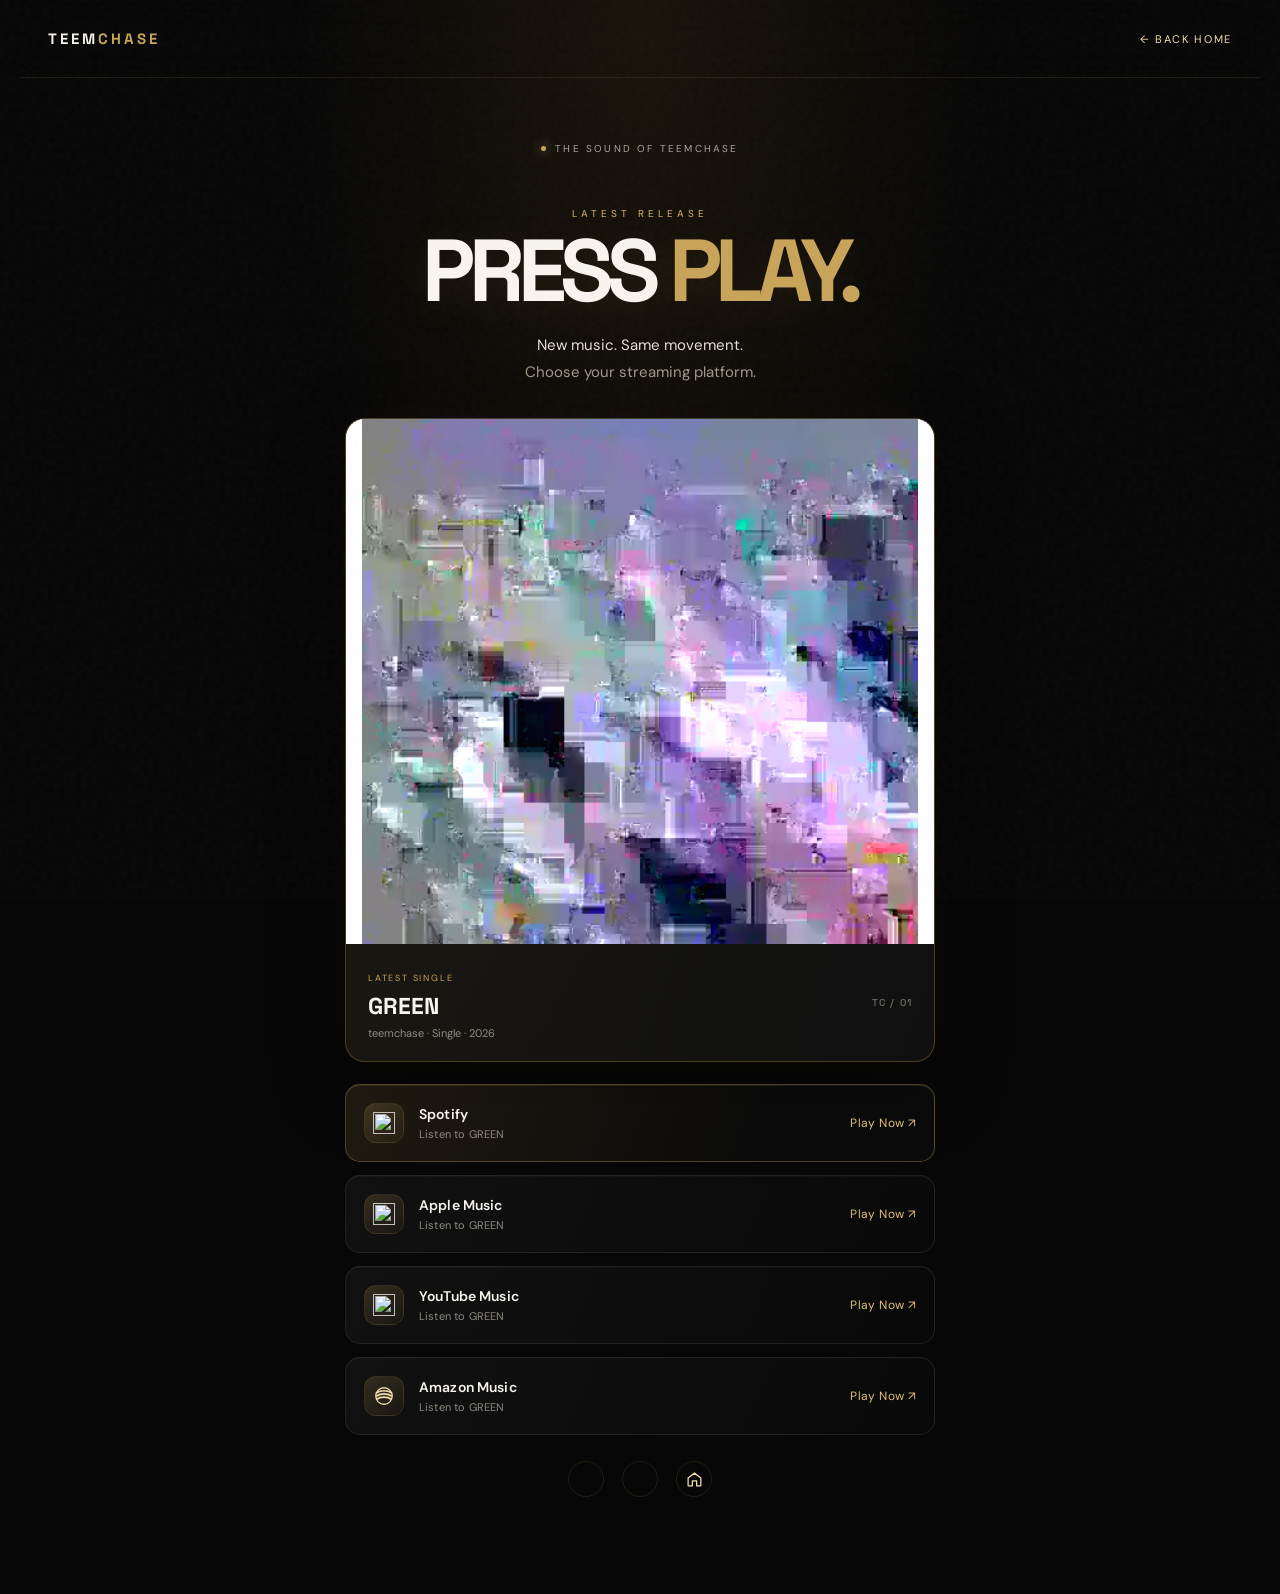
==== commit 21a43495: "(fix): harden page interactions and visual details" ====
--- a/music.html
+++ b/music.html
@@ -1 +1 @@
-<!doctype html><html lang="en"><head><meta charset="utf-8"><meta name="viewport" content="width=device-width,initial-scale=1"><meta name="theme-color" content="#090909"><title>TEEMCHASE — Music</title><link href="https://fonts.googleapis.com/css2?family=DM+Sans:wght@400;500;600;700&family=Space+Grotesk:wght@500;600;700&display=swap" rel="stylesheet"><link rel="stylesheet" href="style.css"></head><body><div class="grain"></div><header class="topbar"><a class="wordmark" href="index.html">TEEM<span>CHASE</span></a><a class="nav-link" href="index.html">← BACK HOME</a></header><main class="home"><div class="eyebrow"><i></i> THE SOUND OF TEEMCHASE</div><section class="hero"><p class="kicker" style="margin-top:48px">LATEST RELEASE</p><h1>PRESS <span>PLAY.</span></h1><p class="intro">New music. Same movement.<br><span>Choose your streaming platform.</span></p><article class="release-card"><div class="release-art"><img class="release-cover" src="assets/green-cover.webp" alt="TeemChase — GREEN single cover art" fetchpriority="high"></div><div class="release-meta"><div><span class="release-label">LATEST SINGLE</span><h2>GREEN</h2><p>teemchase · Single · 2026</p></div><span class="release-mark">TC / 01</span></div></article><div class="links"><a class="link-card featured" href="https://open.spotify.com/album/0HMJfQyySz7EmAgno10X7S?si=n3XALsSXQ4Wji1ABD5BMgQ&utm_source=copy-link" target="_blank" rel="noopener"><span class="link-icon"><img src="https://cdn.simpleicons.org/spotify/1ED760" alt="" aria-hidden="true" loading="lazy"></span><span><b>Spotify</b><small>Listen to GREEN</small></span><span class="arrow">Play Now ↗</span></a><a class="link-card" href="https://music.apple.com/us/album/green-single/6822505821" target="_blank" rel="noopener"><span class="link-icon"><img src="https://cdn.simpleicons.org/applemusic/FA243C" alt="" aria-hidden="true" loading="lazy"></span><span><b>Apple Music</b><small>Listen to GREEN</small></span><span class="arrow">Play Now ↗</span></a><a class="link-card" href="https://music.youtube.com/watch?v=-S4DPQQhYMU&si=ij7HHYH7W_gkALBH" target="_blank" rel="noopener"><span class="link-icon"><img src="https://cdn.simpleicons.org/youtubemusic/FF0033" alt="" aria-hidden="true" loading="lazy"></span><span><b>YouTube Music</b><small>Listen to GREEN</small></span><span class="arrow">Play Now ↗</span></a><a class="link-card" href="https://music.amazon.in/albums/B0HMY6B78Q?trackAsin=B0HMY7QYY8&do=play&ts=1792963595&ref=dm_sh_5bjs17IkxxmCmE7rgDKHFfMAD" target="_blank" rel="noopener"><span class="link-icon amazon-music-icon"><svg viewBox="0 0 24 24" aria-hidden="true" xmlns="http://www.w3.org/2000/svg"><path d="M12 3v12.2a3.1 3.1 0 1 1-2-2.9V6.1l8-1.8v9.1a3.1 3.1 0 1 1-2-2.9V3.5L12 4.4" fill="currentColor"/><path d="M4.2 18.1c4.5 2.7 10.4 2.7 15.1-.2" fill="none" stroke="currentColor" stroke-width="1.5" stroke-linecap="round"/></svg></span><span><b>Amazon Music</b><small>Listen to GREEN</small></span><span class="arrow">Play Now ↗</span></a></div><div class="social-row"><a href="https://www.instagram.com/teemchase/" aria-label="Instagram"><img src="https://cdn.simpleicons.org/instagram/E4405F" alt="" aria-hidden="true" loading="lazy"></a><a href="https://www.youtube.com/@teemchase" aria-label="YouTube"><img src="https://cdn.simpleicons.org/youtube/FF0033" alt="" aria-hidden="true" loading="lazy"></a><a href="index.html" aria-label="Home"><svg viewBox="0 0 24 24" aria-hidden="true"><path d="m3 10 9-7 9 7v10a1 1 0 0 1-1 1h-5v-7H9v7H4a1 1 0 0 1-1-1V10Z" fill="none" stroke="currentColor" stroke-width="1.8" stroke-linejoin="round"/></svg></a></div></section><footer><span>© TEEMCHASE</span><span>BUILT FOR THE NEXT CHAPTER <b>✦</b></span></footer></main><script src="reveal.js" defer></script></body></html>+<!doctype html><html lang="en"><head><meta charset="utf-8"><meta name="viewport" content="width=device-width,initial-scale=1"><meta name="theme-color" content="#090909"><title>TEEMCHASE — Music</title><link href="https://fonts.googleapis.com/css2?family=DM+Sans:wght@400;500;600;700&family=Space+Grotesk:wght@500;600;700&display=swap" rel="stylesheet"><link rel="stylesheet" href="style.css"></head><body><div class="grain"></div><header class="topbar"><a class="wordmark" href="index.html">TEEM<span>CHASE</span></a><a class="nav-link" href="index.html">← BACK HOME</a></header><main class="home"><div class="eyebrow"><i></i> THE SOUND OF TEEMCHASE</div><section class="hero"><p class="kicker" style="margin-top:48px">LATEST RELEASE</p><h1>PRESS <span>PLAY.</span></h1><p class="intro">New music. Same movement.<br><span>Choose your streaming platform.</span></p><article class="release-card"><div class="release-art"><img class="release-cover" src="assets/green-cover.webp" alt="TeemChase — GREEN single cover art" fetchpriority="high"></div><div class="release-meta"><div><span class="release-label">LATEST SINGLE</span><h2>GREEN</h2><p>teemchase · Single · 2026</p></div><span class="release-mark">TC / 01</span></div></article><div class="links"><a class="link-card featured" href="https://open.spotify.com/album/0HMJfQyySz7EmAgno10X7S?si=n3XALsSXQ4Wji1ABD5BMgQ&utm_source=copy-link" target="_blank" rel="noopener"><span class="link-icon"><img src="https://cdn.simpleicons.org/spotify/1ED760" alt="" aria-hidden="true" loading="lazy"></span><span><b>Spotify</b><small>Listen to GREEN</small></span><span class="arrow">Play Now ↗</span></a><a class="link-card" href="https://music.apple.com/us/album/green-single/6822505821" target="_blank" rel="noopener"><span class="link-icon"><img src="https://cdn.simpleicons.org/applemusic/FA243C" alt="" aria-hidden="true" loading="lazy"></span><span><b>Apple Music</b><small>Listen to GREEN</small></span><span class="arrow">Play Now ↗</span></a><a class="link-card" href="https://music.youtube.com/watch?v=-S4DPQQhYMU&si=ij7HHYH7W_gkALBH" target="_blank" rel="noopener"><span class="link-icon"><img src="https://cdn.simpleicons.org/youtubemusic/FF0033" alt="" aria-hidden="true" loading="lazy"></span><span><b>YouTube Music</b><small>Listen to GREEN</small></span><span class="arrow">Play Now ↗</span></a><a class="link-card" href="https://music.amazon.in/albums/B0HMY6B78Q?trackAsin=B0HMY7QYY8&do=play&ts=1792963595&ref=dm_sh_5bjs17IkxxmCmE7rgDKHFfMAD" target="_blank" rel="noopener"><span class="link-icon amazon-music-icon"><svg viewBox="0 0 24 24" aria-hidden="true" xmlns="http://www.w3.org/2000/svg"><path d="M4 8.5c4.2-3 11.8-3 16 0M4 12c4.2-3 11.8-3 16 0M4 15.5c4.2-3 11.8-3 16 0" fill="none" stroke="currentColor" stroke-width="1.8" stroke-linecap="round"/><circle cx="12" cy="12" r="9" fill="none" stroke="currentColor" stroke-width="1.4"/></svg></span><span><b>Amazon Music</b><small>Listen to GREEN</small></span><span class="arrow">Play Now ↗</span></a></div><div class="social-row"><a href="https://www.instagram.com/teemchase/" aria-label="Instagram"><img src="https://cdn.simpleicons.org/instagram/E4405F" alt="" aria-hidden="true" loading="lazy"></a><a href="https://www.youtube.com/@teemchase" aria-label="YouTube"><img src="https://cdn.simpleicons.org/youtube/FF0033" alt="" aria-hidden="true" loading="lazy"></a><a href="index.html" aria-label="Home"><svg viewBox="0 0 24 24" aria-hidden="true"><path d="m3 10 9-7 9 7v10a1 1 0 0 1-1 1h-5v-7H9v7H4a1 1 0 0 1-1-1V10Z" fill="none" stroke="currentColor" stroke-width="1.8" stroke-linejoin="round"/></svg></a></div></section><footer><span>© TEEMCHASE</span><span>BUILT FOR THE NEXT CHAPTER <b>✦</b></span></footer></main><script src="reveal.js" defer></script></body></html>
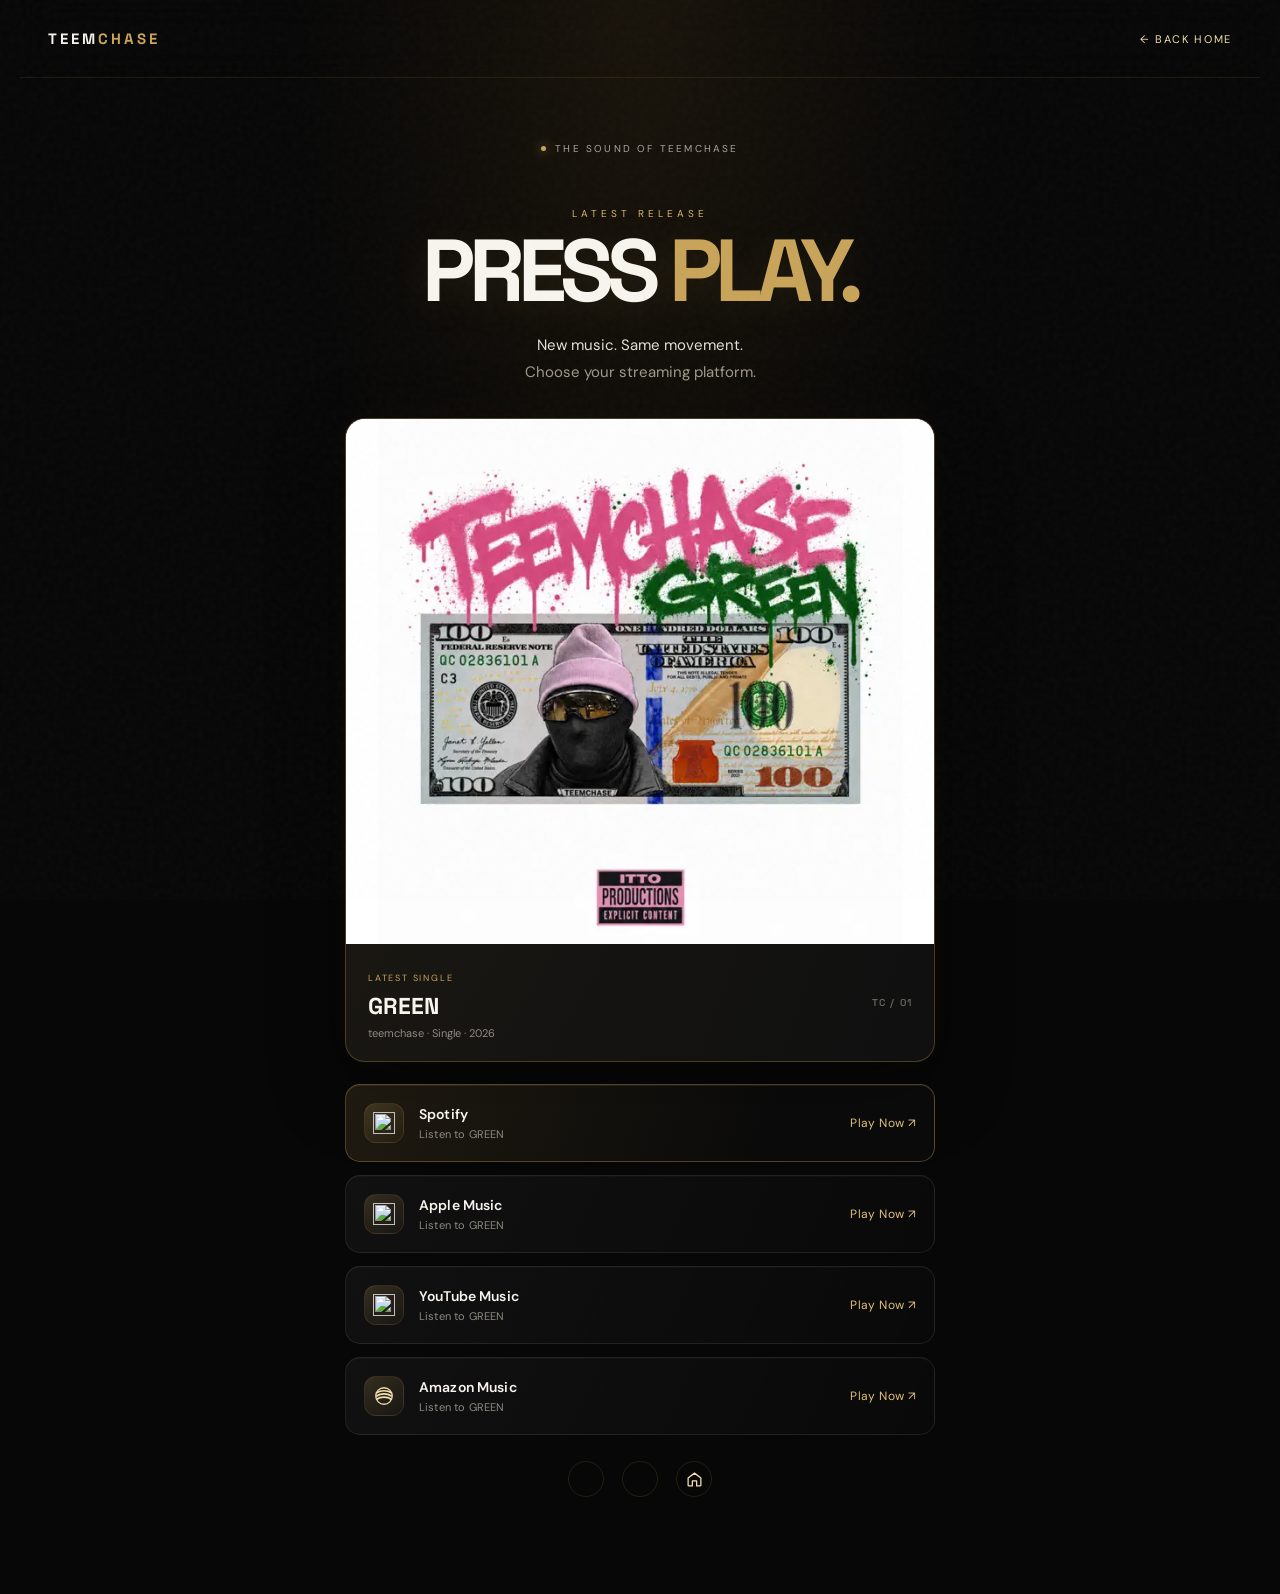
==== commit fbcd2fe7: "(fix): use uploaded music artwork" ====
--- a/music.html
+++ b/music.html
@@ -1 +1 @@
-<!doctype html><html lang="en"><head><meta charset="utf-8"><meta name="viewport" content="width=device-width,initial-scale=1"><meta name="theme-color" content="#090909"><title>TEEMCHASE — Music</title><link href="https://fonts.googleapis.com/css2?family=DM+Sans:wght@400;500;600;700&family=Space+Grotesk:wght@500;600;700&display=swap" rel="stylesheet"><link rel="stylesheet" href="style.css"></head><body><div class="grain"></div><header class="topbar"><a class="wordmark" href="index.html">TEEM<span>CHASE</span></a><a class="nav-link" href="index.html">← BACK HOME</a></header><main class="home"><div class="eyebrow"><i></i> THE SOUND OF TEEMCHASE</div><section class="hero"><p class="kicker" style="margin-top:48px">LATEST RELEASE</p><h1>PRESS <span>PLAY.</span></h1><p class="intro">New music. Same movement.<br><span>Choose your streaming platform.</span></p><article class="release-card"><div class="release-art"><img class="release-cover" src="assets/green-cover.webp" alt="TeemChase — GREEN single cover art" fetchpriority="high"></div><div class="release-meta"><div><span class="release-label">LATEST SINGLE</span><h2>GREEN</h2><p>teemchase · Single · 2026</p></div><span class="release-mark">TC / 01</span></div></article><div class="links"><a class="link-card featured" href="https://open.spotify.com/album/0HMJfQyySz7EmAgno10X7S?si=n3XALsSXQ4Wji1ABD5BMgQ&utm_source=copy-link" target="_blank" rel="noopener"><span class="link-icon"><img src="https://cdn.simpleicons.org/spotify/1ED760" alt="" aria-hidden="true" loading="lazy"></span><span><b>Spotify</b><small>Listen to GREEN</small></span><span class="arrow">Play Now ↗</span></a><a class="link-card" href="https://music.apple.com/us/album/green-single/6822505821" target="_blank" rel="noopener"><span class="link-icon"><img src="https://cdn.simpleicons.org/applemusic/FA243C" alt="" aria-hidden="true" loading="lazy"></span><span><b>Apple Music</b><small>Listen to GREEN</small></span><span class="arrow">Play Now ↗</span></a><a class="link-card" href="https://music.youtube.com/watch?v=-S4DPQQhYMU&si=ij7HHYH7W_gkALBH" target="_blank" rel="noopener"><span class="link-icon"><img src="https://cdn.simpleicons.org/youtubemusic/FF0033" alt="" aria-hidden="true" loading="lazy"></span><span><b>YouTube Music</b><small>Listen to GREEN</small></span><span class="arrow">Play Now ↗</span></a><a class="link-card" href="https://music.amazon.in/albums/B0HMY6B78Q?trackAsin=B0HMY7QYY8&do=play&ts=1792963595&ref=dm_sh_5bjs17IkxxmCmE7rgDKHFfMAD" target="_blank" rel="noopener"><span class="link-icon amazon-music-icon"><svg viewBox="0 0 24 24" aria-hidden="true" xmlns="http://www.w3.org/2000/svg"><path d="M4 8.5c4.2-3 11.8-3 16 0M4 12c4.2-3 11.8-3 16 0M4 15.5c4.2-3 11.8-3 16 0" fill="none" stroke="currentColor" stroke-width="1.8" stroke-linecap="round"/><circle cx="12" cy="12" r="9" fill="none" stroke="currentColor" stroke-width="1.4"/></svg></span><span><b>Amazon Music</b><small>Listen to GREEN</small></span><span class="arrow">Play Now ↗</span></a></div><div class="social-row"><a href="https://www.instagram.com/teemchase/" aria-label="Instagram"><img src="https://cdn.simpleicons.org/instagram/E4405F" alt="" aria-hidden="true" loading="lazy"></a><a href="https://www.youtube.com/@teemchase" aria-label="YouTube"><img src="https://cdn.simpleicons.org/youtube/FF0033" alt="" aria-hidden="true" loading="lazy"></a><a href="index.html" aria-label="Home"><svg viewBox="0 0 24 24" aria-hidden="true"><path d="m3 10 9-7 9 7v10a1 1 0 0 1-1 1h-5v-7H9v7H4a1 1 0 0 1-1-1V10Z" fill="none" stroke="currentColor" stroke-width="1.8" stroke-linejoin="round"/></svg></a></div></section><footer><span>© TEEMCHASE</span><span>BUILT FOR THE NEXT CHAPTER <b>✦</b></span></footer></main><script src="reveal.js" defer></script></body></html>+<!doctype html><html lang="en"><head><meta charset="utf-8"><meta name="viewport" content="width=device-width,initial-scale=1"><meta name="theme-color" content="#090909"><title>TEEMCHASE — Music</title><link href="https://fonts.googleapis.com/css2?family=DM+Sans:wght@400;500;600;700&family=Space+Grotesk:wght@500;600;700&display=swap" rel="stylesheet"><link rel="stylesheet" href="style.css"></head><body><div class="grain"></div><header class="topbar"><a class="wordmark" href="index.html">TEEM<span>CHASE</span></a><a class="nav-link" href="index.html">← BACK HOME</a></header><main class="home"><div class="eyebrow"><i></i> THE SOUND OF TEEMCHASE</div><section class="hero"><p class="kicker" style="margin-top:48px">LATEST RELEASE</p><h1>PRESS <span>PLAY.</span></h1><p class="intro">New music. Same movement.<br><span>Choose your streaming platform.</span></p><article class="release-card"><div class="release-art"><img class="release-cover" src="assets/600x600bb%20(1).webp" alt="TeemChase — GREEN single cover art" fetchpriority="high"></div><div class="release-meta"><div><span class="release-label">LATEST SINGLE</span><h2>GREEN</h2><p>teemchase · Single · 2026</p></div><span class="release-mark">TC / 01</span></div></article><div class="links"><a class="link-card featured" href="https://open.spotify.com/album/0HMJfQyySz7EmAgno10X7S?si=n3XALsSXQ4Wji1ABD5BMgQ&utm_source=copy-link" target="_blank" rel="noopener"><span class="link-icon"><img src="https://cdn.simpleicons.org/spotify/1ED760" alt="" aria-hidden="true" loading="lazy"></span><span><b>Spotify</b><small>Listen to GREEN</small></span><span class="arrow">Play Now ↗</span></a><a class="link-card" href="https://music.apple.com/us/album/green-single/6822505821" target="_blank" rel="noopener"><span class="link-icon"><img src="https://cdn.simpleicons.org/applemusic/FA243C" alt="" aria-hidden="true" loading="lazy"></span><span><b>Apple Music</b><small>Listen to GREEN</small></span><span class="arrow">Play Now ↗</span></a><a class="link-card" href="https://music.youtube.com/watch?v=-S4DPQQhYMU&si=ij7HHYH7W_gkALBH" target="_blank" rel="noopener"><span class="link-icon"><img src="https://cdn.simpleicons.org/youtubemusic/FF0033" alt="" aria-hidden="true" loading="lazy"></span><span><b>YouTube Music</b><small>Listen to GREEN</small></span><span class="arrow">Play Now ↗</span></a><a class="link-card" href="https://music.amazon.in/albums/B0HMY6B78Q?trackAsin=B0HMY7QYY8&do=play&ts=1792963595&ref=dm_sh_5bjs17IkxxmCmE7rgDKHFfMAD" target="_blank" rel="noopener"><span class="link-icon amazon-music-icon"><svg viewBox="0 0 24 24" aria-hidden="true" xmlns="http://www.w3.org/2000/svg"><path d="M4 8.5c4.2-3 11.8-3 16 0M4 12c4.2-3 11.8-3 16 0M4 15.5c4.2-3 11.8-3 16 0" fill="none" stroke="currentColor" stroke-width="1.8" stroke-linecap="round"/><circle cx="12" cy="12" r="9" fill="none" stroke="currentColor" stroke-width="1.4"/></svg></span><span><b>Amazon Music</b><small>Listen to GREEN</small></span><span class="arrow">Play Now ↗</span></a></div><div class="social-row"><a href="https://www.instagram.com/teemchase/" aria-label="Instagram"><img src="https://cdn.simpleicons.org/instagram/E4405F" alt="" aria-hidden="true" loading="lazy"></a><a href="https://www.youtube.com/@teemchase" aria-label="YouTube"><img src="https://cdn.simpleicons.org/youtube/FF0033" alt="" aria-hidden="true" loading="lazy"></a><a href="index.html" aria-label="Home"><svg viewBox="0 0 24 24" aria-hidden="true"><path d="m3 10 9-7 9 7v10a1 1 0 0 1-1 1h-5v-7H9v7H4a1 1 0 0 1-1-1V10Z" fill="none" stroke="currentColor" stroke-width="1.8" stroke-linejoin="round"/></svg></a></div></section><footer><span>© TEEMCHASE</span><span>BUILT FOR THE NEXT CHAPTER <b>✦</b></span></footer></main><script src="reveal.js" defer></script></body></html>
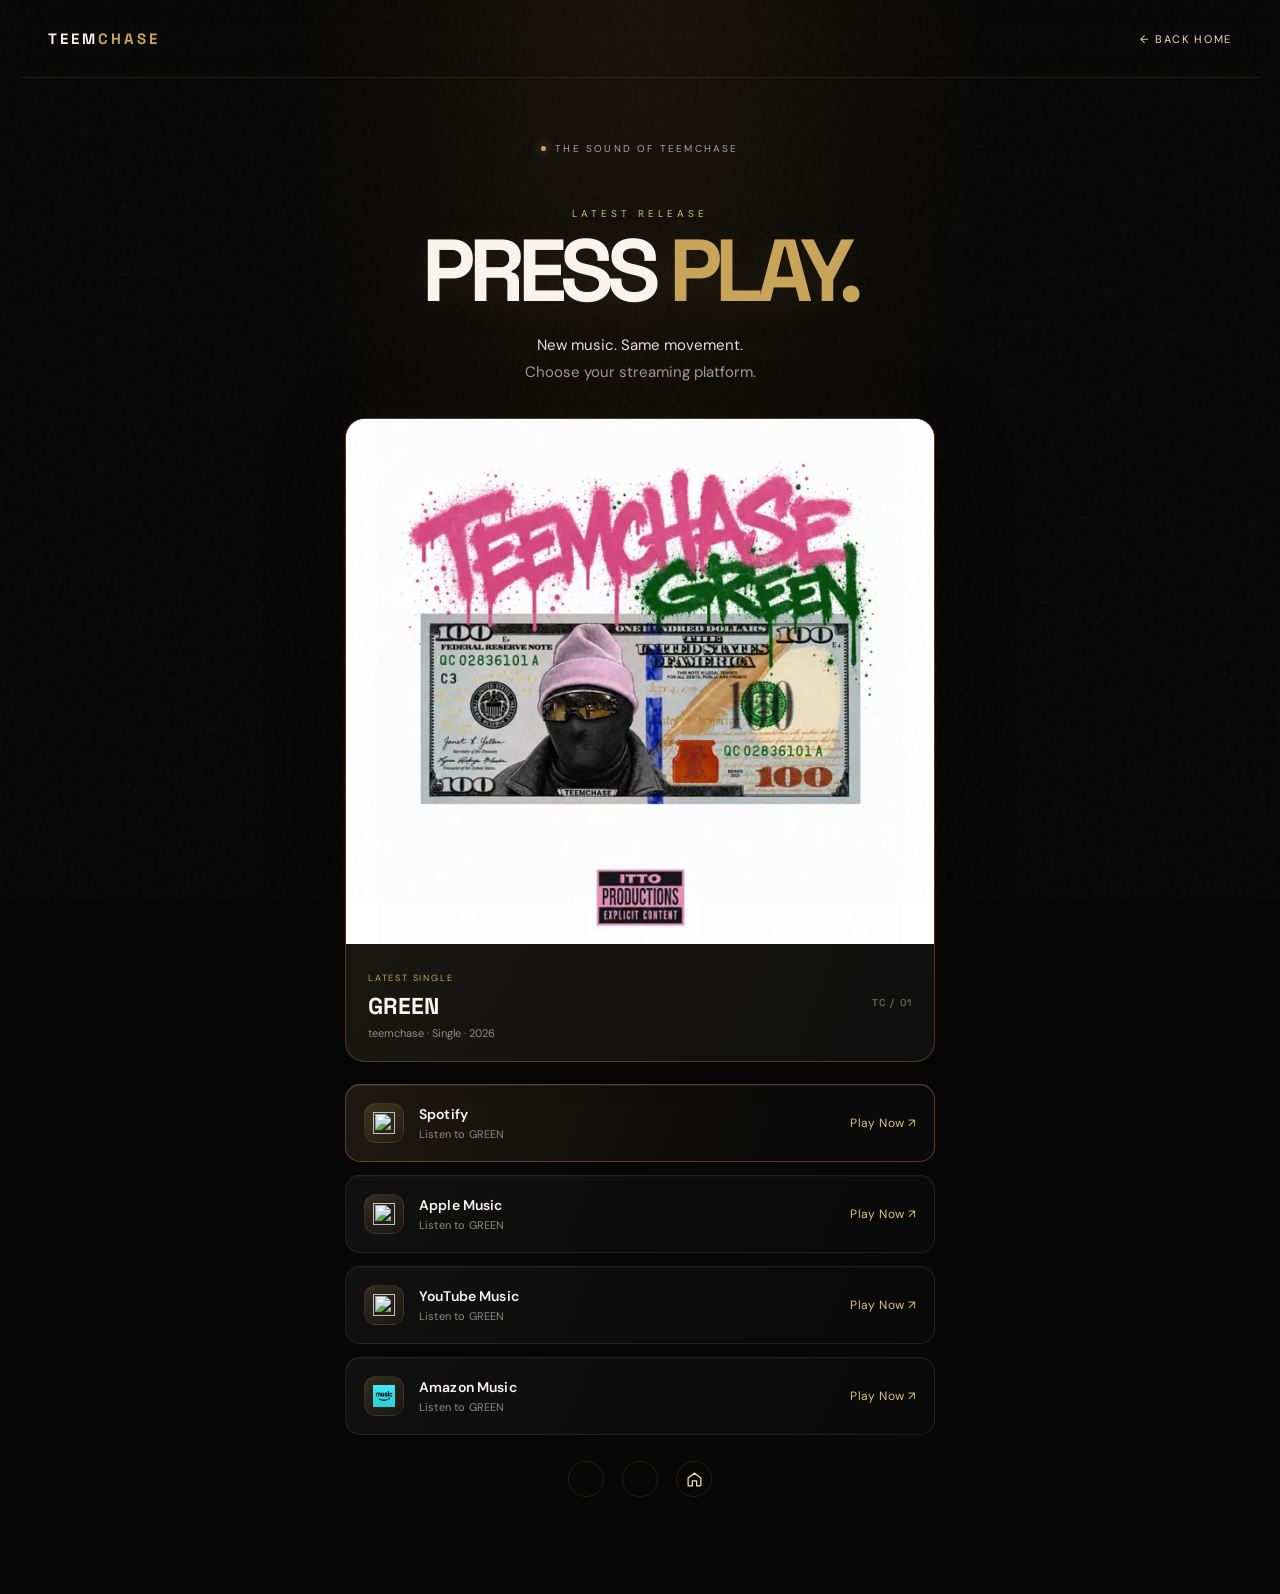
==== commit df0310a5: "(fix): use uploaded Amazon Music logo" ====
--- a/music.html
+++ b/music.html
@@ -1 +1 @@
-<!doctype html><html lang="en"><head><meta charset="utf-8"><meta name="viewport" content="width=device-width,initial-scale=1"><meta name="theme-color" content="#090909"><title>TEEMCHASE — Music</title><link href="https://fonts.googleapis.com/css2?family=DM+Sans:wght@400;500;600;700&family=Space+Grotesk:wght@500;600;700&display=swap" rel="stylesheet"><link rel="stylesheet" href="style.css"></head><body><div class="grain"></div><header class="topbar"><a class="wordmark" href="index.html">TEEM<span>CHASE</span></a><a class="nav-link" href="index.html">← BACK HOME</a></header><main class="home"><div class="eyebrow"><i></i> THE SOUND OF TEEMCHASE</div><section class="hero"><p class="kicker" style="margin-top:48px">LATEST RELEASE</p><h1>PRESS <span>PLAY.</span></h1><p class="intro">New music. Same movement.<br><span>Choose your streaming platform.</span></p><article class="release-card"><div class="release-art"><img class="release-cover" src="assets/600x600bb%20(1).webp" alt="TeemChase — GREEN single cover art" fetchpriority="high"></div><div class="release-meta"><div><span class="release-label">LATEST SINGLE</span><h2>GREEN</h2><p>teemchase · Single · 2026</p></div><span class="release-mark">TC / 01</span></div></article><div class="links"><a class="link-card featured" href="https://open.spotify.com/album/0HMJfQyySz7EmAgno10X7S?si=n3XALsSXQ4Wji1ABD5BMgQ&utm_source=copy-link" target="_blank" rel="noopener"><span class="link-icon"><img src="https://cdn.simpleicons.org/spotify/1ED760" alt="" aria-hidden="true" loading="lazy"></span><span><b>Spotify</b><small>Listen to GREEN</small></span><span class="arrow">Play Now ↗</span></a><a class="link-card" href="https://music.apple.com/us/album/green-single/6822505821" target="_blank" rel="noopener"><span class="link-icon"><img src="https://cdn.simpleicons.org/applemusic/FA243C" alt="" aria-hidden="true" loading="lazy"></span><span><b>Apple Music</b><small>Listen to GREEN</small></span><span class="arrow">Play Now ↗</span></a><a class="link-card" href="https://music.youtube.com/watch?v=-S4DPQQhYMU&si=ij7HHYH7W_gkALBH" target="_blank" rel="noopener"><span class="link-icon"><img src="https://cdn.simpleicons.org/youtubemusic/FF0033" alt="" aria-hidden="true" loading="lazy"></span><span><b>YouTube Music</b><small>Listen to GREEN</small></span><span class="arrow">Play Now ↗</span></a><a class="link-card" href="https://music.amazon.in/albums/B0HMY6B78Q?trackAsin=B0HMY7QYY8&do=play&ts=1792963595&ref=dm_sh_5bjs17IkxxmCmE7rgDKHFfMAD" target="_blank" rel="noopener"><span class="link-icon amazon-music-icon"><svg viewBox="0 0 24 24" aria-hidden="true" xmlns="http://www.w3.org/2000/svg"><path d="M4 8.5c4.2-3 11.8-3 16 0M4 12c4.2-3 11.8-3 16 0M4 15.5c4.2-3 11.8-3 16 0" fill="none" stroke="currentColor" stroke-width="1.8" stroke-linecap="round"/><circle cx="12" cy="12" r="9" fill="none" stroke="currentColor" stroke-width="1.4"/></svg></span><span><b>Amazon Music</b><small>Listen to GREEN</small></span><span class="arrow">Play Now ↗</span></a></div><div class="social-row"><a href="https://www.instagram.com/teemchase/" aria-label="Instagram"><img src="https://cdn.simpleicons.org/instagram/E4405F" alt="" aria-hidden="true" loading="lazy"></a><a href="https://www.youtube.com/@teemchase" aria-label="YouTube"><img src="https://cdn.simpleicons.org/youtube/FF0033" alt="" aria-hidden="true" loading="lazy"></a><a href="index.html" aria-label="Home"><svg viewBox="0 0 24 24" aria-hidden="true"><path d="m3 10 9-7 9 7v10a1 1 0 0 1-1 1h-5v-7H9v7H4a1 1 0 0 1-1-1V10Z" fill="none" stroke="currentColor" stroke-width="1.8" stroke-linejoin="round"/></svg></a></div></section><footer><span>© TEEMCHASE</span><span>BUILT FOR THE NEXT CHAPTER <b>✦</b></span></footer></main><script src="reveal.js" defer></script></body></html>+<!doctype html><html lang="en"><head><meta charset="utf-8"><meta name="viewport" content="width=device-width,initial-scale=1"><meta name="theme-color" content="#090909"><title>TEEMCHASE — Music</title><link href="https://fonts.googleapis.com/css2?family=DM+Sans:wght@400;500;600;700&family=Space+Grotesk:wght@500;600;700&display=swap" rel="stylesheet"><link rel="stylesheet" href="style.css"></head><body><div class="grain"></div><header class="topbar"><a class="wordmark" href="index.html">TEEM<span>CHASE</span></a><a class="nav-link" href="index.html">← BACK HOME</a></header><main class="home"><div class="eyebrow"><i></i> THE SOUND OF TEEMCHASE</div><section class="hero"><p class="kicker" style="margin-top:48px">LATEST RELEASE</p><h1>PRESS <span>PLAY.</span></h1><p class="intro">New music. Same movement.<br><span>Choose your streaming platform.</span></p><article class="release-card"><div class="release-art"><img class="release-cover" src="assets/600x600bb%20(1).webp" alt="TeemChase — GREEN single cover art" fetchpriority="high"></div><div class="release-meta"><div><span class="release-label">LATEST SINGLE</span><h2>GREEN</h2><p>teemchase · Single · 2026</p></div><span class="release-mark">TC / 01</span></div></article><div class="links"><a class="link-card featured" href="https://open.spotify.com/album/0HMJfQyySz7EmAgno10X7S?si=n3XALsSXQ4Wji1ABD5BMgQ&utm_source=copy-link" target="_blank" rel="noopener"><span class="link-icon"><img src="https://cdn.simpleicons.org/spotify/1ED760" alt="" aria-hidden="true" loading="lazy"></span><span><b>Spotify</b><small>Listen to GREEN</small></span><span class="arrow">Play Now ↗</span></a><a class="link-card" href="https://music.apple.com/us/album/green-single/6822505821" target="_blank" rel="noopener"><span class="link-icon"><img src="https://cdn.simpleicons.org/applemusic/FA243C" alt="" aria-hidden="true" loading="lazy"></span><span><b>Apple Music</b><small>Listen to GREEN</small></span><span class="arrow">Play Now ↗</span></a><a class="link-card" href="https://music.youtube.com/watch?v=-S4DPQQhYMU&si=ij7HHYH7W_gkALBH" target="_blank" rel="noopener"><span class="link-icon"><img src="https://cdn.simpleicons.org/youtubemusic/FF0033" alt="" aria-hidden="true" loading="lazy"></span><span><b>YouTube Music</b><small>Listen to GREEN</small></span><span class="arrow">Play Now ↗</span></a><a class="link-card" href="https://music.amazon.in/albums/B0HMY6B78Q?trackAsin=B0HMY7QYY8&do=play&ts=1792963595&ref=dm_sh_5bjs17IkxxmCmE7rgDKHFfMAD" target="_blank" rel="noopener"><span class="link-icon amazon-music-icon"><img src="assets/IMG_54838e3f-b2fd-4d98-9349-f52be7ee13db.jpg" alt="" aria-hidden="true" loading="lazy"></span><span><b>Amazon Music</b><small>Listen to GREEN</small></span><span class="arrow">Play Now ↗</span></a></div><div class="social-row"><a href="https://www.instagram.com/teemchase/" aria-label="Instagram"><img src="https://cdn.simpleicons.org/instagram/E4405F" alt="" aria-hidden="true" loading="lazy"></a><a href="https://www.youtube.com/@teemchase" aria-label="YouTube"><img src="https://cdn.simpleicons.org/youtube/FF0033" alt="" aria-hidden="true" loading="lazy"></a><a href="index.html" aria-label="Home"><svg viewBox="0 0 24 24" aria-hidden="true"><path d="m3 10 9-7 9 7v10a1 1 0 0 1-1 1h-5v-7H9v7H4a1 1 0 0 1-1-1V10Z" fill="none" stroke="currentColor" stroke-width="1.8" stroke-linejoin="round"/></svg></a></div></section><footer><span>© 2026 TEEMCHASE. All rights reserved.</span><span>BUILT FOR THE NEXT CHAPTER <b>✦</b></span></footer></main><script src="reveal.js" defer></script></body></html>
